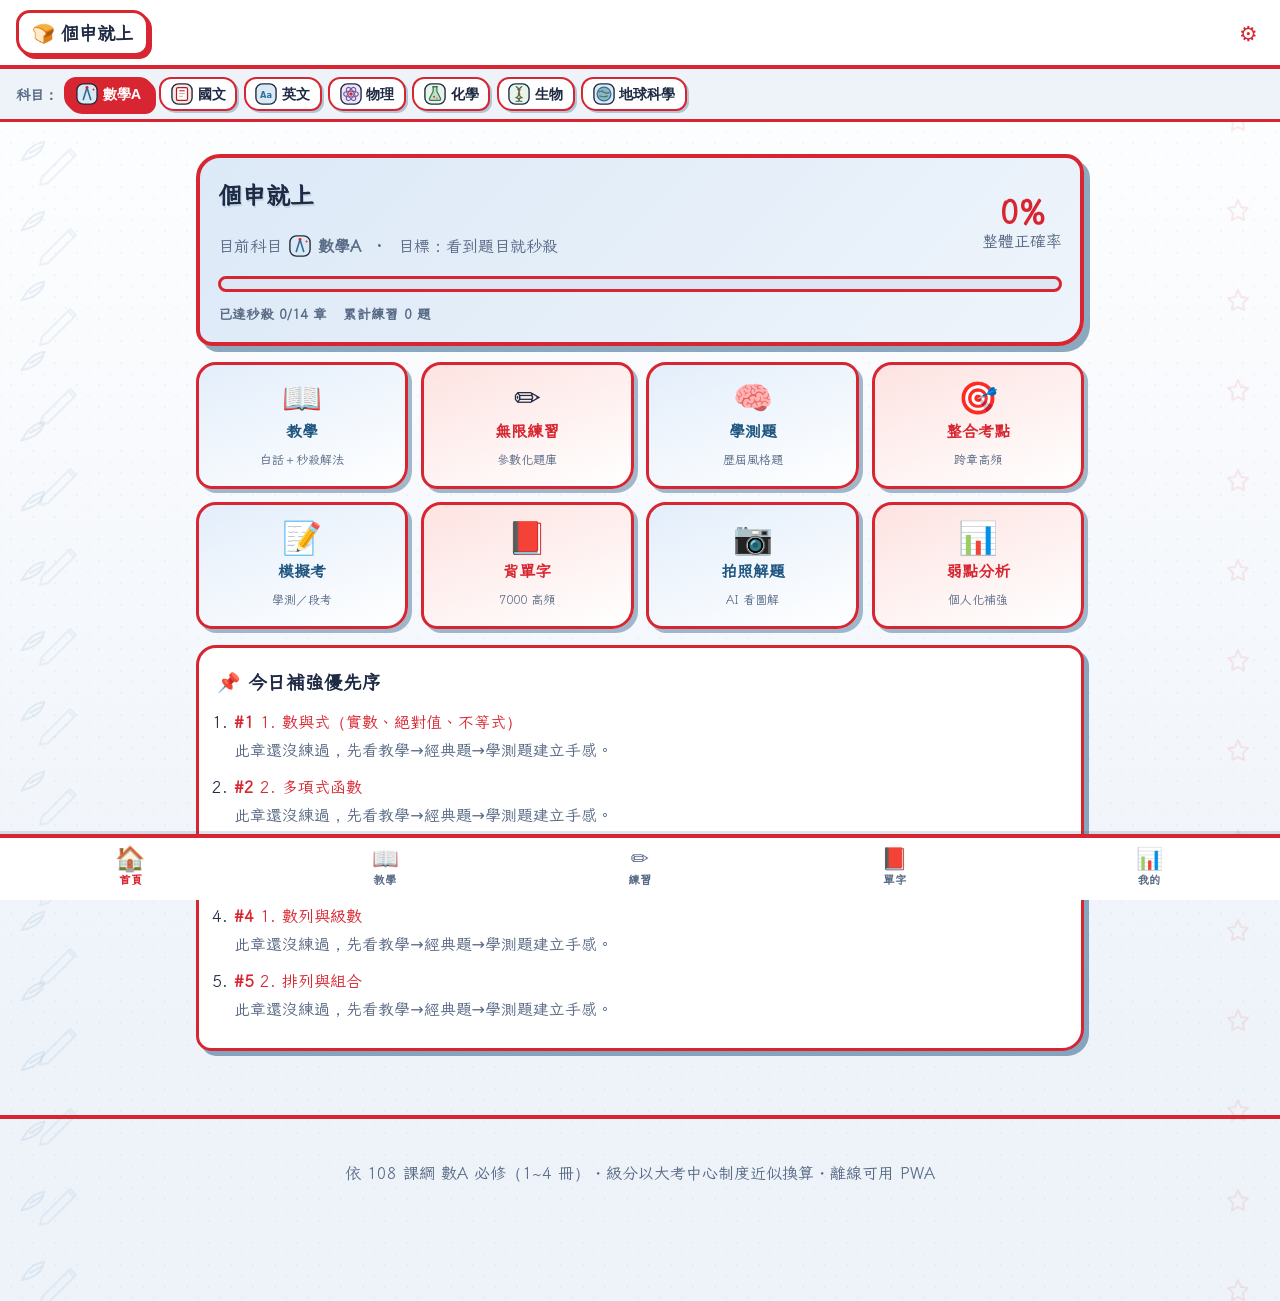
==== 數學/app/index.html @ e49d64c1 "UI 改為紅白藍主題，全面移除原本的黃色/奶油底色 - style.css：:root 改為純白底(--paper/#fff) + 正紅描邊(--line/#d72631)   + 海軍藍(--sky" ====
<!DOCTYPE html>
<html lang="zh-Hant">

<head>
  <meta charset="UTF-8" />
  <meta name="viewport" content="width=device-width, initial-scale=1.0" />
  <title>個申就上</title>
  <meta name="description" content="高中數學A 1~4冊複習：白話教學、秒殺解法、無限練習、學測/段考模擬考、大考中心級分、個人化弱點分析。目標滿級分。" />
  <meta name="theme-color" content="#ffffff" />
  <link rel="manifest" href="manifest.webmanifest" />
  <link rel="apple-touch-icon" href="icons/icon-192.png" />

  <!-- KaTeX：數學式渲染（本機內建 vendor，完全離線、不依賴 CDN） -->
  <link rel="stylesheet" href="vendor/katex/katex.min.css"
    onerror="document.documentElement.classList.add('no-katex')" />
  <script defer src="vendor/katex/katex.min.js"></script>
  <script defer src="vendor/katex/contrib/auto-render.min.js"></script>

  <link rel="stylesheet" href="css/style.css" />
</head>

<body>
  <header class="topbar">
    <a class="brand" href="#dashboard">🍞 個申就上</a>
    <a class="topset" href="#settings" title="設定">⚙️</a>
  </header>

  <main id="app" class="container"><p class="muted" style="padding:2rem">載入中…</p></main>

  <footer class="foot">
    <p class="muted">依 108 課綱 數A 必修（1~4 冊）・級分以大考中心制度近似換算・離線可用 PWA</p>
  </footer>

  <!-- 課程資料（classic script，雙擊也能跑） -->
  <script src="data/curriculum.js"></script>
  <script src="js/generator.js"></script>
  <!-- 數A（四冊）+ 整合考點 -->
  <script src="data/book1.js"></script>
  <script src="data/book2.js"></script>
  <script src="data/book3.js"></script>
  <script src="data/book4.js"></script>
  <script src="data/exampoints.js"></script>
  <!-- 其他科目（國/英/物/化/生/地科） -->
  <script src="data/subj_chinese.js"></script>
  <script src="data/subj_english.js"></script>
  <script src="data/subj_physics.js"></script>
  <script src="data/subj_chemistry.js"></script>
  <script src="data/subj_biology.js"></script>
  <script src="data/subj_earth.js"></script>
  <!-- 英文背單字（7000 高頻字庫 + SRS） -->
  <script src="data/vocab.js"></script>
  <script src="js/vocab_srs.js"></script>

  <!-- 引擎與頁面 -->
  <script src="js/diagrams.js"></script>
  <script src="js/llm.js"></script>
  <script src="js/scoring.js"></script>
  <script src="js/analytics.js"></script>
  <script src="js/exam.js"></script>
  <script src="js/app.js"></script>

  <!-- PWA service worker（用 file:// 開啟時會自動略過） -->
  <script>
    // PWA service worker：偵測到新版自動啟用並重載一次（免手動清快取）
    if ('serviceWorker' in navigator && location.protocol.startsWith('http')) {
      var refreshing = false;
      // 首次安裝時沒有 controller，clients.claim() 也會觸發 controllerchange，
      // 那次不該重載；只有「本來就有 controller（＝更新換版）」才自動重載一次。
      var hadController = !!navigator.serviceWorker.controller;
      navigator.serviceWorker.addEventListener('controllerchange', function () {
        if (refreshing || !hadController) return;
        refreshing = true;
        location.reload();
      });
      window.addEventListener('load', function () {
        navigator.serviceWorker.register('sw.js').then(function (reg) {
          // 立刻檢查更新
          reg.update();
          // 有新版安裝好 → 叫它立即接管（接管後觸發 controllerchange 自動重載）
          function promote(w) {
            if (!w) return;
            w.addEventListener('statechange', function () {
              if (w.state === 'installed' && navigator.serviceWorker.controller) {
                w.postMessage('SKIP_WAITING');
              }
            });
          }
          if (reg.waiting && navigator.serviceWorker.controller) reg.waiting.postMessage('SKIP_WAITING');
          reg.addEventListener('updatefound', function () { promote(reg.installing); });
          // 回到前景時再檢查一次更新
          document.addEventListener('visibilitychange', function () {
            if (document.visibilityState === 'visible') reg.update();
          });
        }).catch(function () { });
      });
    }
  </script>
</body>

</html>
---- 數學/app/css/style.css ----
/* ============================================================
 * 個申就上 — 紅白藍主題（red / white / blue）
 * 純白背景、正紅描邊、海軍藍陰影與點綴，保留手繪不規則圓角。
 * ============================================================ */

/* 手寫感中文字型：芫荽 Iansui（本機 vendor，離線可用） */
@font-face {
  font-family: "Iansui";
  font-style: normal;
  font-weight: 400;
  font-display: swap;
  src: url("../vendor/iansui/iansui-latin.woff2") format("woff2");
  unicode-range: U+0000-00FF, U+2000-206F, U+2190-21FF, U+2200-22FF;
}
@font-face {
  font-family: "Iansui";
  font-style: normal;
  font-weight: 400;
  font-display: swap;
  src: url("../vendor/iansui/iansui-tc.woff2") format("woff2");
}

:root {
  /* 配色：純白底 + 國旗紅 + 海軍藍（紅白藍主題） */
  --paper: #ffffff;          /* 純白主底 */
  --paper2: #eef3fa;         /* 淺藍灰底 */
  --card: #ffffff;           /* 卡片：純白 */
  --ink: #1f2a44;            /* 文字：深藍墨 */
  --ink-soft: #5a6b86;       /* 次要文字：藍灰 */
  --line: #d72631;           /* 主描邊：正紅 */
  --brand: #d72631;          /* 主色＝紅 */
  --brand2: #b01b25;         /* 深一階紅 */
  --leaf: #2f7d57;           /* 正解綠（語意保留） */
  --berry: #d72631;          /* 強調紅 */
  --berry2: #e8474f;         /* 亮紅 */
  --sun: #2f6f9e;            /* 強調藍（原暖黃改藍） */
  --sky: #2f6f9e;            /* 海軍藍 */
  --sky2: #1f5680;           /* 深一階藍 */
  --coffee: #1f2a44;         /* 深藍墨 */
  --radius: 18px;
}

* { box-sizing: border-box; }

html, body {
  margin: 0;
  color: var(--ink);
  line-height: 1.75;
  font-family: "Iansui", "Noto Sans TC", "Comic Sans MS", -apple-system, "PingFang TC", "Microsoft JhengHei", system-ui, sans-serif;
  /* 紙質紋理：細點 + 暖漸層 + 角落塗鴉裝飾（葉子/星星/鉛筆） */
  background-color: var(--paper);
  background-image:
    url("data:image/svg+xml;utf8,<svg xmlns='http://www.w3.org/2000/svg' width='70' height='70' viewBox='0 0 70 70'><g fill='none' stroke='%232f6f9e' stroke-width='2' stroke-linecap='round' opacity='0.10'><path d='M14 40 q8 -16 22 -18 q-2 14 -22 18 z'/><path d='M22 33 q6 -3 12 -7'/></g></svg>"),
    url("data:image/svg+xml;utf8,<svg xmlns='http://www.w3.org/2000/svg' width='90' height='90' viewBox='0 0 90 90'><g fill='none' stroke='%23d72631' stroke-width='2' stroke-linecap='round' stroke-linejoin='round' opacity='0.09'><path d='M64 20 l3 7 l7 1 l-5 5 l1 7 l-6 -3 l-6 3 l1 -7 l-5 -5 l7 -1 z'/></g></svg>"),
    url("data:image/svg+xml;utf8,<svg xmlns='http://www.w3.org/2000/svg' width='80' height='80' viewBox='0 0 80 80'><g fill='none' stroke='%232f6f9e' stroke-width='2' stroke-linecap='round' stroke-linejoin='round' opacity='0.08'><path d='M18 56 l28 -28 l6 6 l-28 28 l-8 2 z'/><path d='M44 30 l6 6'/></g></svg>"),
    radial-gradient(rgba(47, 111, 158, .05) 1px, transparent 1px),
    radial-gradient(rgba(215, 38, 49, .04) 1px, transparent 1px),
    linear-gradient(180deg, #ffffff, #eef3fa 80%);
  background-size: 70px 70px, 90px 90px, 80px 80px, 22px 22px, 22px 22px, 100% 100%;
  background-position: 8px 120px, right 16px top 90px, left 24px bottom 60px, 0 0, 11px 11px, 0 0;
  background-repeat: repeat-y, repeat-y, repeat-y, repeat, repeat, no-repeat;
}

a { color: var(--berry); text-decoration: none; }
a:hover { text-decoration: underline wavy; }

/* ---- 頂列：像掛在繩上的木牌 ---- */
.topbar {
  position: sticky; top: 0; z-index: 50;
  display: flex; align-items: center; gap: 1rem; flex-wrap: wrap;
  padding: .6rem 1rem;
  background: rgba(255, 255, 255, .92);
  backdrop-filter: blur(4px);
  border-bottom: 4px solid var(--line);
}
.brand {
  font-weight: 800; font-size: 1.15rem; color: var(--ink);
  background: var(--card); padding: .25rem .8rem;
  border: 3px solid var(--line); border-radius: 14px 16px 13px 17px;
  box-shadow: 3px 3px 0 var(--line);
}
.nav { display: flex; gap: .35rem; flex-wrap: wrap; }
.nav a {
  padding: .3rem .7rem; border-radius: 12px 14px 11px 15px;
  color: var(--ink-soft); font-size: .95rem; font-weight: 700;
  border: 2px solid transparent;
}
.nav a.active, .nav a:hover {
  background: var(--brand); color: #ffffff; text-decoration: none;
  border-color: var(--line); box-shadow: 4px 4px 0 var(--line);
}

.container { max-width: 920px; margin: 0 auto; padding: 1rem; min-height: 70vh; }
.view h1 { font-size: 1.55rem; margin: .3rem 0 .2rem; text-shadow: 1.5px 1.5px 0 rgba(31, 86, 128, .15); }

.muted { color: var(--ink-soft); }
.bad { color: var(--berry); }

/* ---- 卡片 / 面板：羊皮紙塊，手繪不規則圓角 + 雙重描邊感 ---- */
.panel {
  background: var(--card); border: 3px solid var(--line);
  border-radius: 20px 16px 22px 15px; padding: 1rem 1.1rem; margin: 1rem 0;
  box-shadow: 5px 5px 0 rgba(31, 86, 128, .5);
}
.panel h2 { margin: .1rem 0 .6rem; font-size: 1.18rem; color: var(--ink); }
.hero {
  background: linear-gradient(135deg, #dce9f7, #eef4fb);
  border: 4px solid var(--line); border-radius: 24px 18px 26px 16px;
  padding: 1.3rem; margin: 1rem 0; box-shadow: 6px 6px 0 rgba(31, 86, 128, .5);
}
.hero h1 { margin: 0 0 .2rem; }

.cards { display: grid; grid-template-columns: repeat(auto-fit, minmax(140px, 1fr)); gap: .8rem; margin: .8rem 0; }
/* 卡片像木製格子 */
.card {
  background: var(--paper2); border: 3px solid var(--line);
  border-radius: 16px 13px 17px 12px; padding: .9rem;
  box-shadow: 4px 4px 0 rgba(31, 86, 128, .45);
}
.card.stat { text-align: center; }
.card.stat .big { font-size: 1.9rem; font-weight: 800; color: var(--berry); }

/* 進度條：木槽 + 葉綠填充 */
.progress { height: 16px; background: #dde7f3; border-radius: 999px; overflow: hidden; border: 3px solid var(--line); }
.progress .bar { height: 100%; background: linear-gradient(90deg, var(--brand), var(--berry)); }

/* ---- 快速鍵：木牌按鈕 ---- */
.quick { display: grid; grid-template-columns: repeat(auto-fit, minmax(200px, 1fr)); gap: .7rem; }
.qbtn {
  display: inline-block; background: var(--brand); color: #ffffff !important;
  padding: .6rem .9rem; border-radius: 14px 16px 13px 17px;
  border: 3px solid var(--line); cursor: pointer;
  font-size: .98rem; text-align: center; font-weight: 700;
  box-shadow: 4px 4px 0 var(--line);
}
.qbtn:hover { background: var(--brand2); text-decoration: none; transform: translate(-1px, -1px); box-shadow: 5px 5px 0 var(--line); }
.qbtn:active { transform: translate(1px, 1px); box-shadow: 1px 1px 0 var(--line); }
.qbtn.big { display: block; width: 100%; margin-top: 1rem; padding: .8rem; font-size: 1.05rem; }
.ghost { background: transparent; border: 3px dashed var(--line); color: var(--ink-soft); padding: .5rem .8rem; border-radius: 12px; cursor: pointer; font-weight: 700; }

/* ---- 計畫清單 ---- */
.planlist { margin: 0; padding-left: 1.1rem; }
.planlist li { margin: .55rem 0; }
.pri { color: var(--berry); font-weight: 800; }
.mini { font-size: .85rem; }

/* ---- 章節列表：羊皮任務卡 ---- */
.chaplist { display: grid; grid-template-columns: repeat(auto-fit, minmax(240px, 1fr)); gap: .8rem; }
.chapcard {
  background: var(--paper2); border: 3px solid var(--line);
  border-radius: 16px 13px 18px 12px; padding: .9rem; color: var(--ink) !important;
  box-shadow: 4px 4px 0 rgba(31, 86, 128, .45);
}
.chapcard:hover { transform: translate(-1px, -1px); box-shadow: 5px 5px 0 var(--line); text-decoration: none; }
.chapcard .ct { font-weight: 800; margin-bottom: .4rem; }
.tags span { display: inline-block; font-size: .75rem; background: #dce9f7; color: var(--ink); padding: .12rem .55rem; border-radius: 999px; margin: .12rem; border: 1.5px solid var(--line); }

/* ---- 章節內文 ---- */
.back { display: inline-block; margin: .3rem 0; color: var(--ink-soft); font-weight: 700; }
.five { background: linear-gradient(135deg, #dce9f7, #eef4fb); border-color: var(--sky); }
.trick { background: linear-gradient(135deg, #fde3e1, #fff2f1); border-color: var(--berry); }
.concepts li, .formulas li { margin: .45rem 0; }
.formulas { list-style: none; padding-left: 0; }
.formulas li { background: var(--paper2); border: 2.5px solid var(--line); border-radius: 12px 10px 13px 9px; padding: .4rem .65rem; }

/* ---- 題目：便條紙 ---- */
.problems { display: grid; gap: .85rem; }
.prob {
  background: var(--paper2); border: 3px solid var(--line);
  border-radius: 14px 12px 16px 11px; padding: .9rem;
  box-shadow: 4px 4px 0 rgba(31, 86, 128, .42);
}
.prob .q { font-weight: 700; margin: .3rem 0 .5rem; }
.badge { display: inline-block; font-size: .75rem; background: #dde7f3; color: var(--ink); padding: .12rem .55rem; border-radius: 999px; border: 1.5px solid var(--line); font-weight: 700; }
.badge.gsat { background: var(--berry); color: #ffffff; }
details { margin: .3rem 0; }
summary { cursor: pointer; color: var(--berry); font-weight: 700; }
.hint { background: #eaf2fb; border-left: 5px solid var(--sun); padding: .5rem .7rem; margin: .4rem 0; border-radius: 10px; }
.sol { background: #e3f0ea; border-left: 5px solid var(--leaf); padding: .5rem .7rem; margin: .4rem 0; border-radius: 10px; }
.ans { margin-top: .4rem; font-weight: 800; color: #2f7d57; }
.selfcheck { margin-top: .5rem; font-size: .92rem; color: var(--ink-soft); }
.selfcheck button { margin-left: .4rem; padding: .28rem .65rem; border-radius: 10px; border: 2.5px solid var(--line); background: var(--card); color: var(--ink); cursor: pointer; font-weight: 700; }
.selfcheck button:hover { background: #dde7f3; }
.flashmsg { color: #2f7d57; font-weight: 700; }

/* ---- 控制列 ---- */
.ctrl { display: flex; gap: .6rem; align-items: center; flex-wrap: wrap; margin: .6rem 0; }
select, input[type=text], input[type=password], input[type=number] {
  background: #eef3fa; color: var(--ink); border: 2.5px solid var(--line); border-radius: 10px; padding: .4rem .6rem; font-size: .95rem;
}
label { display: block; margin: .5rem 0; font-weight: 600; }

/* ---- 模擬考 ---- */
.examcard { display: flex; flex-direction: column; gap: .4rem; }
.timer { font-size: 1.25rem; font-weight: 800; color: var(--berry); margin: .4rem 0; }
.examq.done { border-color: var(--leaf); box-shadow: 2px 2px 0 #2f7d57; }
.examq.wrong { border-color: var(--berry); box-shadow: 2px 2px 0 var(--berry); }
.bandnote { background: var(--paper2); padding: .6rem; border-radius: 12px; border: 2.5px solid var(--line); }
.bookchecks { display: grid; gap: .2rem; }
.chk { font-size: .9rem; }

/* ---- 分析表 ---- */
.statstable { width: 100%; border-collapse: collapse; font-size: .92rem; }
.statstable th, .statstable td { text-align: left; padding: .45rem .5rem; border-bottom: 2.5px dashed var(--line); }
.statstable tr.good td:first-child { color: #2f7d57; font-weight: 700; }
.statstable tr.mid td:first-child { color: #5a6b86; font-weight: 700; }
.statstable tr.bad td:first-child { color: var(--berry); font-weight: 700; }
.statstable tr.na td:first-child { color: var(--ink-soft); }
.minibar { background: #dde7f3; height: 10px; border-radius: 999px; overflow: hidden; border: 2.5px solid var(--line); }
.minibar div { height: 100%; background: var(--leaf); }

.foot { text-align: center; padding: 1.5rem 1rem; border-top: 4px solid var(--line); margin-top: 2rem; color: var(--ink-soft); }

/* KaTeX 載入失敗時，至少把原始式子顯示出來 */
.no-katex .katex { font-family: inherit; }

@media (max-width: 600px) {
  .nav a { padding: .28rem .5rem; font-size: .85rem; }
  .brand { width: 100%; }
}

/* ---- 圖解分析：羊皮地圖框 ---- */
.diagrampanel { background: linear-gradient(135deg, #dce9f7, #eef4fb); border-color: var(--line); }
.diagramwrap {
  background: #eef3fa;
  border: 3px solid var(--line);
  border-radius: 14px 12px 16px 11px;
  padding: .6rem;
  overflow-x: auto;
  box-shadow: inset 0 0 0 2px #dde7f3;
}
.diagram { display: block; max-width: 100%; height: auto; margin: 0 auto; }
.diagcap { margin: .6rem 0 0; font-size: .9rem; }

/* 進場淡入 */
.view > section, .view > .hero { animation: fadein .35s ease both; }
@keyframes fadein { from { opacity: 0; transform: translateY(6px); } to { opacity: 1; transform: none; } }

/* ---- 整合考點 ---- */
.eptags { margin: .4rem 0; font-size: .9rem; color: var(--ink-soft); }
.eptag {
  display: inline-block; margin: .15rem .2rem; padding: .12rem .55rem;
  background: #dde7f3; color: var(--ink); border: 2px solid var(--line);
  border-radius: 999px; font-size: .82rem; font-weight: 700;
}
.eptag:hover { background: var(--sun); text-decoration: none; }
.freq { color: var(--berry); font-size: .9rem; letter-spacing: 1px; }
.eppanel.good { border-left: 8px solid var(--leaf); }
.eppanel.mid  { border-left: 8px solid var(--sun); }
.eppanel.bad  { border-left: 8px solid var(--berry); }
.eppanel.na   { border-left: 8px dashed var(--line); }
.epinsight { margin: .5rem 0; }
.epchips { margin: .3rem 0; }

/* ---- 科目切換器 ---- */
.subjectbar {
  position: sticky; top: 0; z-index: 40;
  display: flex; gap: .4rem; flex-wrap: wrap; align-items: center;
  padding: .5rem 1rem; background: var(--paper2);
  border-bottom: 3px solid var(--line);
}
.sublabel { font-weight: 800; color: var(--ink-soft); font-size: .9rem; }
.subbtn {
  display: inline-flex; align-items: center; gap: .3rem;
  padding: .25rem .6rem; border-radius: 12px 14px 11px 15px;
  border: 2.5px solid var(--line); background: var(--card); color: var(--ink);
  font-weight: 700; font-size: .9rem; cursor: pointer;
  box-shadow: 2px 2px 0 rgba(31, 86, 128, .3);
}
.subbtn:hover { background: #dde7f3; }
.subbtn.on { background: var(--berry); color: #ffffff; border-color: var(--berry); box-shadow: 3px 3px 0 var(--berry); }
.subicon { vertical-align: middle; flex: 0 0 auto; }
.subname { line-height: 1; }
/* 內文裡的科目徽章（hero） */
.muted .subicon { vertical-align: -5px; margin: 0 1px; }

/* ---- 拍照解題 ---- */
.photobtns { display: flex; gap: .6rem; flex-wrap: wrap; margin-bottom: .6rem; }
.photoimg { display: block; max-width: 100%; max-height: 320px; margin: .6rem auto; border: 3px solid var(--line); border-radius: 12px; box-shadow: 3px 3px 0 rgba(31, 86, 128, .4); }
.photosol p { margin: .4rem 0; }
.photosol h3 { margin: .5rem 0 .2rem; font-size: 1.05rem; color: var(--berry); }
.photosol ul { margin: .3rem 0 .3rem 1.1rem; }

/* ---- 背單字 ---- */
.vocabcard { text-align: center; }
.vzh { font-size: 1.6rem; font-weight: 800; color: var(--ink); margin: .4rem 0; }
.vpos { color: var(--ink-soft); margin-bottom: .8rem; }
.vinput { width: 100%; font-size: 1.3rem; text-align: center; letter-spacing: 1px; padding: .6rem; border: 3px solid var(--line); border-radius: 12px; }
.vbtns { display: flex; gap: .5rem; justify-content: center; flex-wrap: wrap; margin: .8rem 0; }
.vok { font-size: 1.2rem; font-weight: 800; color: var(--leaf); margin: .5rem 0; }
.vng { font-size: 1.1rem; font-weight: 800; color: var(--berry); margin: .5rem 0; }
.vex { margin: .4rem 0; }
.boxbars { display: grid; gap: .4rem; }
.boxrow { display: grid; grid-template-columns: 90px 1fr 36px; align-items: center; gap: .5rem; font-size: .85rem; }
.boxlab { color: var(--ink-soft); }
.boxnum { text-align: right; font-weight: 700; }
.wrongwords { list-style: none; padding-left: 0; margin: .4rem 0; }
.wrongwords li { padding: .35rem .2rem; border-bottom: 2px dashed var(--line); }
.wcount { color: var(--berry); font-size: .82rem; float: right; }

/* ============================================================
 * 首頁布局：磁磚啟動器 + 底部分頁列（不把功能全列頂部）
 * ============================================================ */
body { padding-bottom: 74px; }   /* 留給底部分頁列 */
.topbar { justify-content: space-between; }
.topset { font-size: 1.3rem; text-decoration: none; padding: .2rem .4rem; }

/* 首頁 hero */
.homehero { padding: 1rem 1.1rem; }
.herorow { display: flex; align-items: center; justify-content: space-between; gap: .8rem; }
.homehero h1 { font-size: 1.5rem; margin: 0 0 .2rem; }
.herostat { text-align: center; flex: 0 0 auto; }
.hsbig { font-size: 2rem; font-weight: 800; color: var(--berry); line-height: 1; }
.herometa { display: flex; gap: 1rem; flex-wrap: wrap; margin-top: .6rem; font-size: .85rem; color: var(--ink-soft); font-weight: 700; }

/* 磁磚網格 */
.tilegrid { display: grid; grid-template-columns: repeat(2, 1fr); gap: .8rem; margin: 1rem 0; }
@media (min-width: 560px) { .tilegrid { grid-template-columns: repeat(4, 1fr); } }
.tile {
  display: flex; flex-direction: column; align-items: center; gap: .25rem;
  padding: 1rem .5rem; border: 3px solid var(--line); border-radius: 20px 16px 22px 16px;
  background: var(--card); color: var(--ink) !important; text-align: center;
  box-shadow: 4px 4px 0 rgba(31, 86, 128, .4); transition: transform .08s;
}
.tile:hover { transform: translate(-1px, -1px); text-decoration: none; box-shadow: 5px 5px 0 rgba(31, 86, 128, .5); }
.tile:active { transform: translate(1px, 1px); box-shadow: 2px 2px 0 rgba(31, 86, 128, .5); }
.tic { font-size: 2rem; line-height: 1; }
.tit { font-weight: 800; font-size: 1rem; }
.tid { font-size: .75rem; color: var(--ink-soft); }
.tile.t-blue { background: linear-gradient(160deg, #e3eefb, #ffffff); }
.tile.t-red  { background: linear-gradient(160deg, #fde3e1, #ffffff); }
.tile.t-blue .tit { color: var(--sky2); }
.tile.t-red  .tit { color: var(--berry); }
.todaycard { margin-top: .4rem; }

/* 底部分頁列 */
.tabbar {
  position: fixed; left: 0; right: 0; bottom: 0; z-index: 60;
  display: flex; justify-content: space-around; align-items: stretch;
  background: var(--card); border-top: 4px solid var(--line);
  box-shadow: 0 -3px 0 rgba(31, 86, 128, .15);
  padding: .25rem .2rem calc(.25rem + env(safe-area-inset-bottom, 0px));
}
.tab {
  flex: 1; display: flex; flex-direction: column; align-items: center; gap: 1px;
  padding: .35rem 0; color: var(--ink-soft) !important; text-decoration: none; font-weight: 700;
}
.tab .tabic { font-size: 1.35rem; line-height: 1; }
.tab .tabt { font-size: .72rem; }
.tab.on { color: var(--berry) !important; }
.tab.on .tabic { transform: scale(1.12); }
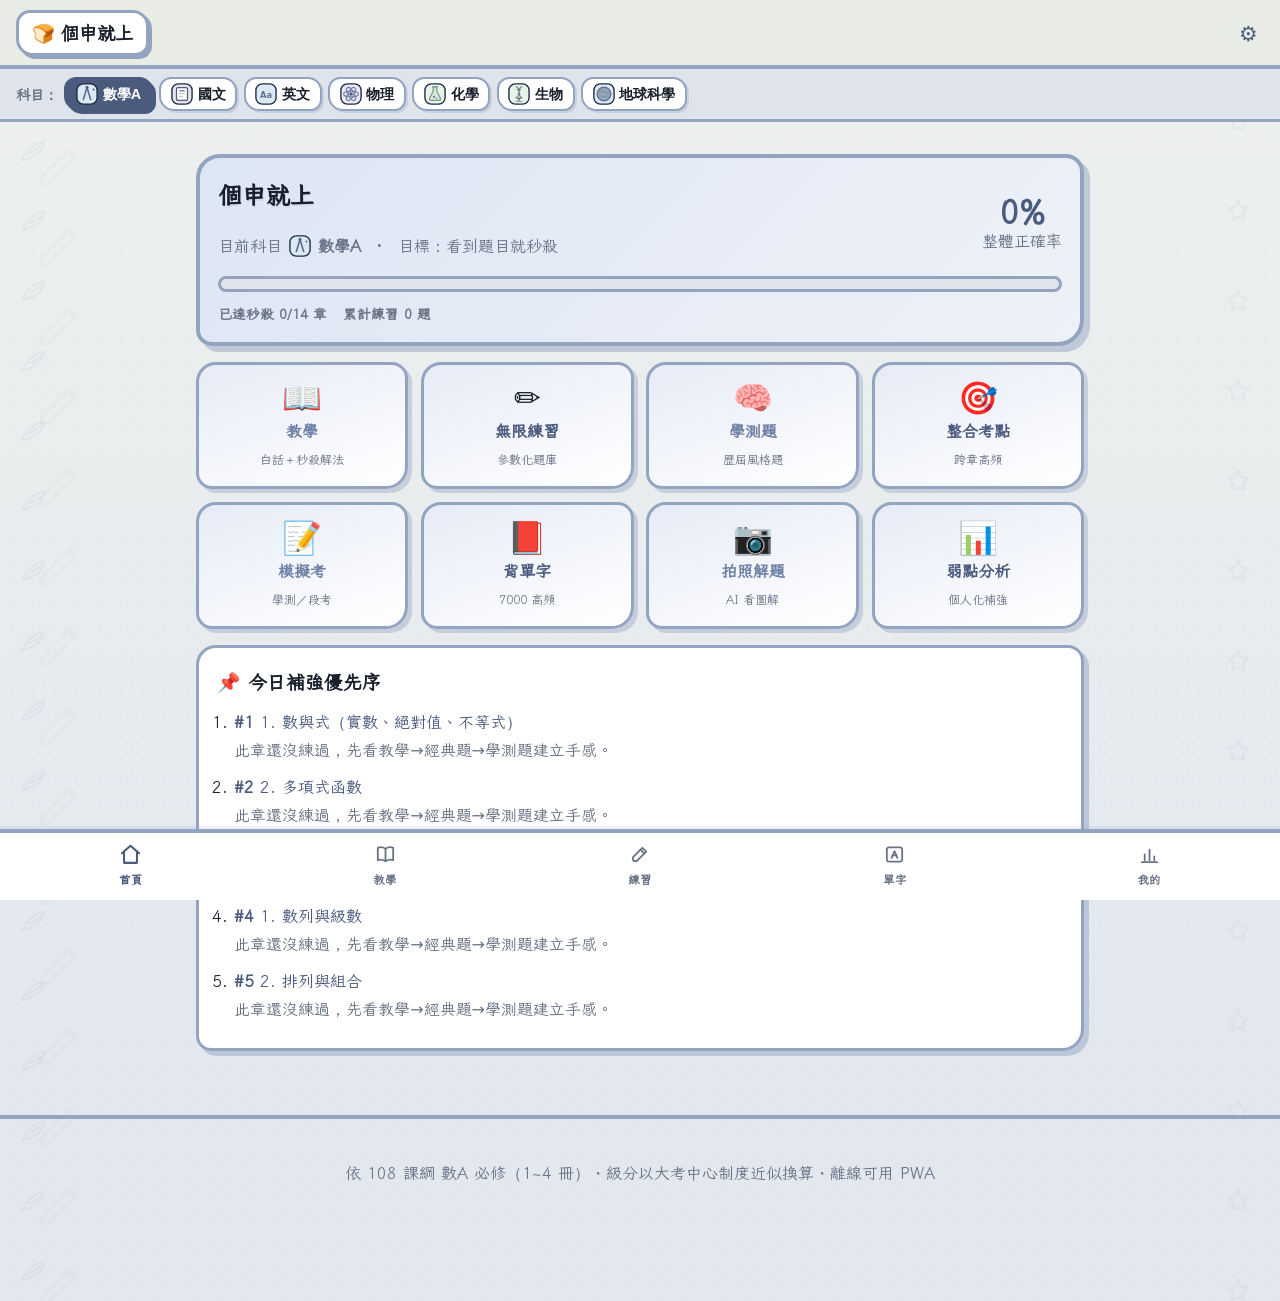
==== commit 3050ad5c: "改用低彩度藍白色卡主題（淺白底，取代米色） 依參考色卡（Silver White / Praise Giving / Puffy Cloud / Wild Clary / Hēi Sè Black）重" ====
--- a/數學/app/index.html
+++ b/數學/app/index.html
@@ -6,7 +6,7 @@
   <meta name="viewport" content="width=device-width, initial-scale=1.0" />
   <title>個申就上</title>
   <meta name="description" content="高中數學A 1~4冊複習：白話教學、秒殺解法、無限練習、學測/段考模擬考、大考中心級分、個人化弱點分析。目標滿級分。" />
-  <meta name="theme-color" content="#ffffff" />
+  <meta name="theme-color" content="#e7ebe4" />
   <link rel="manifest" href="manifest.webmanifest" />
   <link rel="apple-touch-icon" href="icons/icon-192.png" />
 
--- a/數學/app/css/style.css
+++ b/數學/app/css/style.css
@@ -1,6 +1,6 @@
 /* ============================================================
- * 個申就上 — 紅白藍主題（red / white / blue）
- * 純白背景、正紅描邊、海軍藍陰影與點綴，保留手繪不規則圓角。
+ * 個申就上 — 低彩度藍白主題（Engie：Silver White / Wild Clary / Puffy Cloud）
+ * 淺白底、霧藍灰描邊、深墨字，乾淨高級耐看，保留手繪不規則圓角。
  * ============================================================ */
 
 /* 手寫感中文字型：芫荽 Iansui（本機 vendor，離線可用） */
@@ -21,22 +21,22 @@
 }
 
 :root {
-  /* 配色：純白底 + 國旗紅 + 海軍藍（紅白藍主題） */
-  --paper: #ffffff;          /* 純白主底 */
-  --paper2: #eef3fa;         /* 淺藍灰底 */
+  /* 配色：低彩度藍白色卡（Silver White / Praise Giving / Puffy Cloud / Wild Clary / Hēi Sè Black） */
+  --paper: #e7ebe4;          /* Silver White 淺白主底 */
+  --paper2: #dfe4ec;         /* 淺藍灰次底 */
   --card: #ffffff;           /* 卡片：純白 */
-  --ink: #1f2a44;            /* 文字：深藍墨 */
-  --ink-soft: #5a6b86;       /* 次要文字：藍灰 */
-  --line: #d72631;           /* 主描邊：正紅 */
-  --brand: #d72631;          /* 主色＝紅 */
-  --brand2: #b01b25;         /* 深一階紅 */
-  --leaf: #2f7d57;           /* 正解綠（語意保留） */
-  --berry: #d72631;          /* 強調紅 */
-  --berry2: #e8474f;         /* 亮紅 */
-  --sun: #2f6f9e;            /* 強調藍（原暖黃改藍） */
-  --sky: #2f6f9e;            /* 海軍藍 */
-  --sky2: #1f5680;           /* 深一階藍 */
-  --coffee: #1f2a44;         /* 深藍墨 */
+  --ink: #18202b;            /* Hēi Sè Black 深墨字 */
+  --ink-soft: #6a7486;       /* 次要文字：灰藍 */
+  --line: #93a4c1;           /* 主描邊：Wild Clary 霧藍 */
+  --brand: #2f3c52;          /* 主色＝深墨藍（按鈕） */
+  --brand2: #18202b;         /* 深一階：Hēi Sè Black */
+  --leaf: #7f9c87;           /* 正解：柔霧綠（低彩度，語意保留） */
+  --berry: #4a5b7d;          /* 強調：深 Wild Clary 靛藍 */
+  --berry2: #93a4c1;         /* 亮一階霧藍 */
+  --sun: #b1b2ae;            /* 中性暖灰（Praise Giving，原強調黃改中性） */
+  --sky: #93a4c1;            /* Wild Clary 霧藍 */
+  --sky2: #6f82a6;           /* 深一階霧藍 */
+  --coffee: #18202b;         /* 深墨 */
   --radius: 18px;
 }
 
@@ -50,12 +50,12 @@
   /* 紙質紋理：細點 + 暖漸層 + 角落塗鴉裝飾（葉子/星星/鉛筆） */
   background-color: var(--paper);
   background-image:
-    url("data:image/svg+xml;utf8,<svg xmlns='http://www.w3.org/2000/svg' width='70' height='70' viewBox='0 0 70 70'><g fill='none' stroke='%232f6f9e' stroke-width='2' stroke-linecap='round' opacity='0.10'><path d='M14 40 q8 -16 22 -18 q-2 14 -22 18 z'/><path d='M22 33 q6 -3 12 -7'/></g></svg>"),
-    url("data:image/svg+xml;utf8,<svg xmlns='http://www.w3.org/2000/svg' width='90' height='90' viewBox='0 0 90 90'><g fill='none' stroke='%23d72631' stroke-width='2' stroke-linecap='round' stroke-linejoin='round' opacity='0.09'><path d='M64 20 l3 7 l7 1 l-5 5 l1 7 l-6 -3 l-6 3 l1 -7 l-5 -5 l7 -1 z'/></g></svg>"),
-    url("data:image/svg+xml;utf8,<svg xmlns='http://www.w3.org/2000/svg' width='80' height='80' viewBox='0 0 80 80'><g fill='none' stroke='%232f6f9e' stroke-width='2' stroke-linecap='round' stroke-linejoin='round' opacity='0.08'><path d='M18 56 l28 -28 l6 6 l-28 28 l-8 2 z'/><path d='M44 30 l6 6'/></g></svg>"),
-    radial-gradient(rgba(47, 111, 158, .05) 1px, transparent 1px),
-    radial-gradient(rgba(215, 38, 49, .04) 1px, transparent 1px),
-    linear-gradient(180deg, #ffffff, #eef3fa 80%);
+    url("data:image/svg+xml;utf8,<svg xmlns='http://www.w3.org/2000/svg' width='70' height='70' viewBox='0 0 70 70'><g fill='none' stroke='%2393a4c1' stroke-width='2' stroke-linecap='round' opacity='0.12'><path d='M14 40 q8 -16 22 -18 q-2 14 -22 18 z'/><path d='M22 33 q6 -3 12 -7'/></g></svg>"),
+    url("data:image/svg+xml;utf8,<svg xmlns='http://www.w3.org/2000/svg' width='90' height='90' viewBox='0 0 90 90'><g fill='none' stroke='%2393a4c1' stroke-width='2' stroke-linecap='round' stroke-linejoin='round' opacity='0.10'><path d='M64 20 l3 7 l7 1 l-5 5 l1 7 l-6 -3 l-6 3 l1 -7 l-5 -5 l7 -1 z'/></g></svg>"),
+    url("data:image/svg+xml;utf8,<svg xmlns='http://www.w3.org/2000/svg' width='80' height='80' viewBox='0 0 80 80'><g fill='none' stroke='%23b1b2ae' stroke-width='2' stroke-linecap='round' stroke-linejoin='round' opacity='0.10'><path d='M18 56 l28 -28 l6 6 l-28 28 l-8 2 z'/><path d='M44 30 l6 6'/></g></svg>"),
+    radial-gradient(rgba(147, 164, 193, .06) 1px, transparent 1px),
+    radial-gradient(rgba(177, 178, 174, .05) 1px, transparent 1px),
+    linear-gradient(180deg, #eef1ed, #e3e8ef 80%);
   background-size: 70px 70px, 90px 90px, 80px 80px, 22px 22px, 22px 22px, 100% 100%;
   background-position: 8px 120px, right 16px top 90px, left 24px bottom 60px, 0 0, 11px 11px, 0 0;
   background-repeat: repeat-y, repeat-y, repeat-y, repeat, repeat, no-repeat;
@@ -69,7 +69,7 @@
   position: sticky; top: 0; z-index: 50;
   display: flex; align-items: center; gap: 1rem; flex-wrap: wrap;
   padding: .6rem 1rem;
-  background: rgba(255, 255, 255, .92);
+  background: rgba(231, 235, 228, .9);
   backdrop-filter: blur(4px);
   border-bottom: 4px solid var(--line);
 }
@@ -91,7 +91,7 @@
 }
 
 .container { max-width: 920px; margin: 0 auto; padding: 1rem; min-height: 70vh; }
-.view h1 { font-size: 1.55rem; margin: .3rem 0 .2rem; text-shadow: 1.5px 1.5px 0 rgba(31, 86, 128, .15); }
+.view h1 { font-size: 1.55rem; margin: .3rem 0 .2rem; text-shadow: 1.5px 1.5px 0 rgba(147, 164, 193, .15); }
 
 .muted { color: var(--ink-soft); }
 .bad { color: var(--berry); }
@@ -100,13 +100,13 @@
 .panel {
   background: var(--card); border: 3px solid var(--line);
   border-radius: 20px 16px 22px 15px; padding: 1rem 1.1rem; margin: 1rem 0;
-  box-shadow: 5px 5px 0 rgba(31, 86, 128, .5);
+  box-shadow: 5px 5px 0 rgba(147, 164, 193, .5);
 }
 .panel h2 { margin: .1rem 0 .6rem; font-size: 1.18rem; color: var(--ink); }
 .hero {
-  background: linear-gradient(135deg, #dce9f7, #eef4fb);
+  background: linear-gradient(135deg, #dde6f5, #eef1f7);
   border: 4px solid var(--line); border-radius: 24px 18px 26px 16px;
-  padding: 1.3rem; margin: 1rem 0; box-shadow: 6px 6px 0 rgba(31, 86, 128, .5);
+  padding: 1.3rem; margin: 1rem 0; box-shadow: 6px 6px 0 rgba(147, 164, 193, .5);
 }
 .hero h1 { margin: 0 0 .2rem; }
 
@@ -115,13 +115,13 @@
 .card {
   background: var(--paper2); border: 3px solid var(--line);
   border-radius: 16px 13px 17px 12px; padding: .9rem;
-  box-shadow: 4px 4px 0 rgba(31, 86, 128, .45);
+  box-shadow: 4px 4px 0 rgba(147, 164, 193, .45);
 }
 .card.stat { text-align: center; }
 .card.stat .big { font-size: 1.9rem; font-weight: 800; color: var(--berry); }
 
 /* 進度條：木槽 + 葉綠填充 */
-.progress { height: 16px; background: #dde7f3; border-radius: 999px; overflow: hidden; border: 3px solid var(--line); }
+.progress { height: 16px; background: #dfe4ec; border-radius: 999px; overflow: hidden; border: 3px solid var(--line); }
 .progress .bar { height: 100%; background: linear-gradient(90deg, var(--brand), var(--berry)); }
 
 /* ---- 快速鍵：木牌按鈕 ---- */
@@ -149,16 +149,16 @@
 .chapcard {
   background: var(--paper2); border: 3px solid var(--line);
   border-radius: 16px 13px 18px 12px; padding: .9rem; color: var(--ink) !important;
-  box-shadow: 4px 4px 0 rgba(31, 86, 128, .45);
+  box-shadow: 4px 4px 0 rgba(147, 164, 193, .45);
 }
 .chapcard:hover { transform: translate(-1px, -1px); box-shadow: 5px 5px 0 var(--line); text-decoration: none; }
 .chapcard .ct { font-weight: 800; margin-bottom: .4rem; }
-.tags span { display: inline-block; font-size: .75rem; background: #dce9f7; color: var(--ink); padding: .12rem .55rem; border-radius: 999px; margin: .12rem; border: 1.5px solid var(--line); }
+.tags span { display: inline-block; font-size: .75rem; background: #dde6f5; color: var(--ink); padding: .12rem .55rem; border-radius: 999px; margin: .12rem; border: 1.5px solid var(--line); }
 
 /* ---- 章節內文 ---- */
 .back { display: inline-block; margin: .3rem 0; color: var(--ink-soft); font-weight: 700; }
-.five { background: linear-gradient(135deg, #dce9f7, #eef4fb); border-color: var(--sky); }
-.trick { background: linear-gradient(135deg, #fde3e1, #fff2f1); border-color: var(--berry); }
+.five { background: linear-gradient(135deg, #dde6f5, #eef1f7); border-color: var(--sky); }
+.trick { background: linear-gradient(135deg, #e6ebf6, #f1f4fa); border-color: var(--berry); }
 .concepts li, .formulas li { margin: .45rem 0; }
 .formulas { list-style: none; padding-left: 0; }
 .formulas li { background: var(--paper2); border: 2.5px solid var(--line); border-radius: 12px 10px 13px 9px; padding: .4rem .65rem; }
@@ -168,32 +168,32 @@
 .prob {
   background: var(--paper2); border: 3px solid var(--line);
   border-radius: 14px 12px 16px 11px; padding: .9rem;
-  box-shadow: 4px 4px 0 rgba(31, 86, 128, .42);
+  box-shadow: 4px 4px 0 rgba(147, 164, 193, .42);
 }
 .prob .q { font-weight: 700; margin: .3rem 0 .5rem; }
-.badge { display: inline-block; font-size: .75rem; background: #dde7f3; color: var(--ink); padding: .12rem .55rem; border-radius: 999px; border: 1.5px solid var(--line); font-weight: 700; }
+.badge { display: inline-block; font-size: .75rem; background: #dfe4ec; color: var(--ink); padding: .12rem .55rem; border-radius: 999px; border: 1.5px solid var(--line); font-weight: 700; }
 .badge.gsat { background: var(--berry); color: #ffffff; }
 details { margin: .3rem 0; }
 summary { cursor: pointer; color: var(--berry); font-weight: 700; }
-.hint { background: #eaf2fb; border-left: 5px solid var(--sun); padding: .5rem .7rem; margin: .4rem 0; border-radius: 10px; }
-.sol { background: #e3f0ea; border-left: 5px solid var(--leaf); padding: .5rem .7rem; margin: .4rem 0; border-radius: 10px; }
-.ans { margin-top: .4rem; font-weight: 800; color: #2f7d57; }
+.hint { background: #e6ebf6; border-left: 5px solid var(--sun); padding: .5rem .7rem; margin: .4rem 0; border-radius: 10px; }
+.sol { background: #e8ede9; border-left: 5px solid var(--leaf); padding: .5rem .7rem; margin: .4rem 0; border-radius: 10px; }
+.ans { margin-top: .4rem; font-weight: 800; color: #7f9c87; }
 .selfcheck { margin-top: .5rem; font-size: .92rem; color: var(--ink-soft); }
 .selfcheck button { margin-left: .4rem; padding: .28rem .65rem; border-radius: 10px; border: 2.5px solid var(--line); background: var(--card); color: var(--ink); cursor: pointer; font-weight: 700; }
-.selfcheck button:hover { background: #dde7f3; }
-.flashmsg { color: #2f7d57; font-weight: 700; }
+.selfcheck button:hover { background: #dfe4ec; }
+.flashmsg { color: #7f9c87; font-weight: 700; }
 
 /* ---- 控制列 ---- */
 .ctrl { display: flex; gap: .6rem; align-items: center; flex-wrap: wrap; margin: .6rem 0; }
 select, input[type=text], input[type=password], input[type=number] {
-  background: #eef3fa; color: var(--ink); border: 2.5px solid var(--line); border-radius: 10px; padding: .4rem .6rem; font-size: .95rem;
+  background: #eef0f4; color: var(--ink); border: 2.5px solid var(--line); border-radius: 10px; padding: .4rem .6rem; font-size: .95rem;
 }
 label { display: block; margin: .5rem 0; font-weight: 600; }
 
 /* ---- 模擬考 ---- */
 .examcard { display: flex; flex-direction: column; gap: .4rem; }
 .timer { font-size: 1.25rem; font-weight: 800; color: var(--berry); margin: .4rem 0; }
-.examq.done { border-color: var(--leaf); box-shadow: 2px 2px 0 #2f7d57; }
+.examq.done { border-color: var(--leaf); box-shadow: 2px 2px 0 #7f9c87; }
 .examq.wrong { border-color: var(--berry); box-shadow: 2px 2px 0 var(--berry); }
 .bandnote { background: var(--paper2); padding: .6rem; border-radius: 12px; border: 2.5px solid var(--line); }
 .bookchecks { display: grid; gap: .2rem; }
@@ -202,11 +202,11 @@
 /* ---- 分析表 ---- */
 .statstable { width: 100%; border-collapse: collapse; font-size: .92rem; }
 .statstable th, .statstable td { text-align: left; padding: .45rem .5rem; border-bottom: 2.5px dashed var(--line); }
-.statstable tr.good td:first-child { color: #2f7d57; font-weight: 700; }
-.statstable tr.mid td:first-child { color: #5a6b86; font-weight: 700; }
+.statstable tr.good td:first-child { color: #7f9c87; font-weight: 700; }
+.statstable tr.mid td:first-child { color: #6a7486; font-weight: 700; }
 .statstable tr.bad td:first-child { color: var(--berry); font-weight: 700; }
 .statstable tr.na td:first-child { color: var(--ink-soft); }
-.minibar { background: #dde7f3; height: 10px; border-radius: 999px; overflow: hidden; border: 2.5px solid var(--line); }
+.minibar { background: #dfe4ec; height: 10px; border-radius: 999px; overflow: hidden; border: 2.5px solid var(--line); }
 .minibar div { height: 100%; background: var(--leaf); }
 
 .foot { text-align: center; padding: 1.5rem 1rem; border-top: 4px solid var(--line); margin-top: 2rem; color: var(--ink-soft); }
@@ -220,14 +220,14 @@
 }
 
 /* ---- 圖解分析：羊皮地圖框 ---- */
-.diagrampanel { background: linear-gradient(135deg, #dce9f7, #eef4fb); border-color: var(--line); }
+.diagrampanel { background: linear-gradient(135deg, #dde6f5, #eef1f7); border-color: var(--line); }
 .diagramwrap {
-  background: #eef3fa;
+  background: #eef0f4;
   border: 3px solid var(--line);
   border-radius: 14px 12px 16px 11px;
   padding: .6rem;
   overflow-x: auto;
-  box-shadow: inset 0 0 0 2px #dde7f3;
+  box-shadow: inset 0 0 0 2px #dfe4ec;
 }
 .diagram { display: block; max-width: 100%; height: auto; margin: 0 auto; }
 .diagcap { margin: .6rem 0 0; font-size: .9rem; }
@@ -240,7 +240,7 @@
 .eptags { margin: .4rem 0; font-size: .9rem; color: var(--ink-soft); }
 .eptag {
   display: inline-block; margin: .15rem .2rem; padding: .12rem .55rem;
-  background: #dde7f3; color: var(--ink); border: 2px solid var(--line);
+  background: #dfe4ec; color: var(--ink); border: 2px solid var(--line);
   border-radius: 999px; font-size: .82rem; font-weight: 700;
 }
 .eptag:hover { background: var(--sun); text-decoration: none; }
@@ -265,9 +265,9 @@
   padding: .25rem .6rem; border-radius: 12px 14px 11px 15px;
   border: 2.5px solid var(--line); background: var(--card); color: var(--ink);
   font-weight: 700; font-size: .9rem; cursor: pointer;
-  box-shadow: 2px 2px 0 rgba(31, 86, 128, .3);
-}
-.subbtn:hover { background: #dde7f3; }
+  box-shadow: 2px 2px 0 rgba(147, 164, 193, .3);
+}
+.subbtn:hover { background: #dfe4ec; }
 .subbtn.on { background: var(--berry); color: #ffffff; border-color: var(--berry); box-shadow: 3px 3px 0 var(--berry); }
 .subicon { vertical-align: middle; flex: 0 0 auto; }
 .subname { line-height: 1; }
@@ -276,7 +276,7 @@
 
 /* ---- 拍照解題 ---- */
 .photobtns { display: flex; gap: .6rem; flex-wrap: wrap; margin-bottom: .6rem; }
-.photoimg { display: block; max-width: 100%; max-height: 320px; margin: .6rem auto; border: 3px solid var(--line); border-radius: 12px; box-shadow: 3px 3px 0 rgba(31, 86, 128, .4); }
+.photoimg { display: block; max-width: 100%; max-height: 320px; margin: .6rem auto; border: 3px solid var(--line); border-radius: 12px; box-shadow: 3px 3px 0 rgba(147, 164, 193, .4); }
 .photosol p { margin: .4rem 0; }
 .photosol h3 { margin: .5rem 0 .2rem; font-size: 1.05rem; color: var(--berry); }
 .photosol ul { margin: .3rem 0 .3rem 1.1rem; }
@@ -320,15 +320,15 @@
   display: flex; flex-direction: column; align-items: center; gap: .25rem;
   padding: 1rem .5rem; border: 3px solid var(--line); border-radius: 20px 16px 22px 16px;
   background: var(--card); color: var(--ink) !important; text-align: center;
-  box-shadow: 4px 4px 0 rgba(31, 86, 128, .4); transition: transform .08s;
-}
-.tile:hover { transform: translate(-1px, -1px); text-decoration: none; box-shadow: 5px 5px 0 rgba(31, 86, 128, .5); }
-.tile:active { transform: translate(1px, 1px); box-shadow: 2px 2px 0 rgba(31, 86, 128, .5); }
+  box-shadow: 4px 4px 0 rgba(147, 164, 193, .4); transition: transform .08s;
+}
+.tile:hover { transform: translate(-1px, -1px); text-decoration: none; box-shadow: 5px 5px 0 rgba(147, 164, 193, .5); }
+.tile:active { transform: translate(1px, 1px); box-shadow: 2px 2px 0 rgba(147, 164, 193, .5); }
 .tic { font-size: 2rem; line-height: 1; }
 .tit { font-weight: 800; font-size: 1rem; }
 .tid { font-size: .75rem; color: var(--ink-soft); }
-.tile.t-blue { background: linear-gradient(160deg, #e3eefb, #ffffff); }
-.tile.t-red  { background: linear-gradient(160deg, #fde3e1, #ffffff); }
+.tile.t-blue { background: linear-gradient(160deg, #e6ebf6, #ffffff); }
+.tile.t-red  { background: linear-gradient(160deg, #e6ebf6, #ffffff); }
 .tile.t-blue .tit { color: var(--sky2); }
 .tile.t-red  .tit { color: var(--berry); }
 .todaycard { margin-top: .4rem; }
@@ -338,7 +338,7 @@
   position: fixed; left: 0; right: 0; bottom: 0; z-index: 60;
   display: flex; justify-content: space-around; align-items: stretch;
   background: var(--card); border-top: 4px solid var(--line);
-  box-shadow: 0 -3px 0 rgba(31, 86, 128, .15);
+  box-shadow: 0 -3px 0 rgba(147, 164, 193, .15);
   padding: .25rem .2rem calc(.25rem + env(safe-area-inset-bottom, 0px));
 }
 .tab {
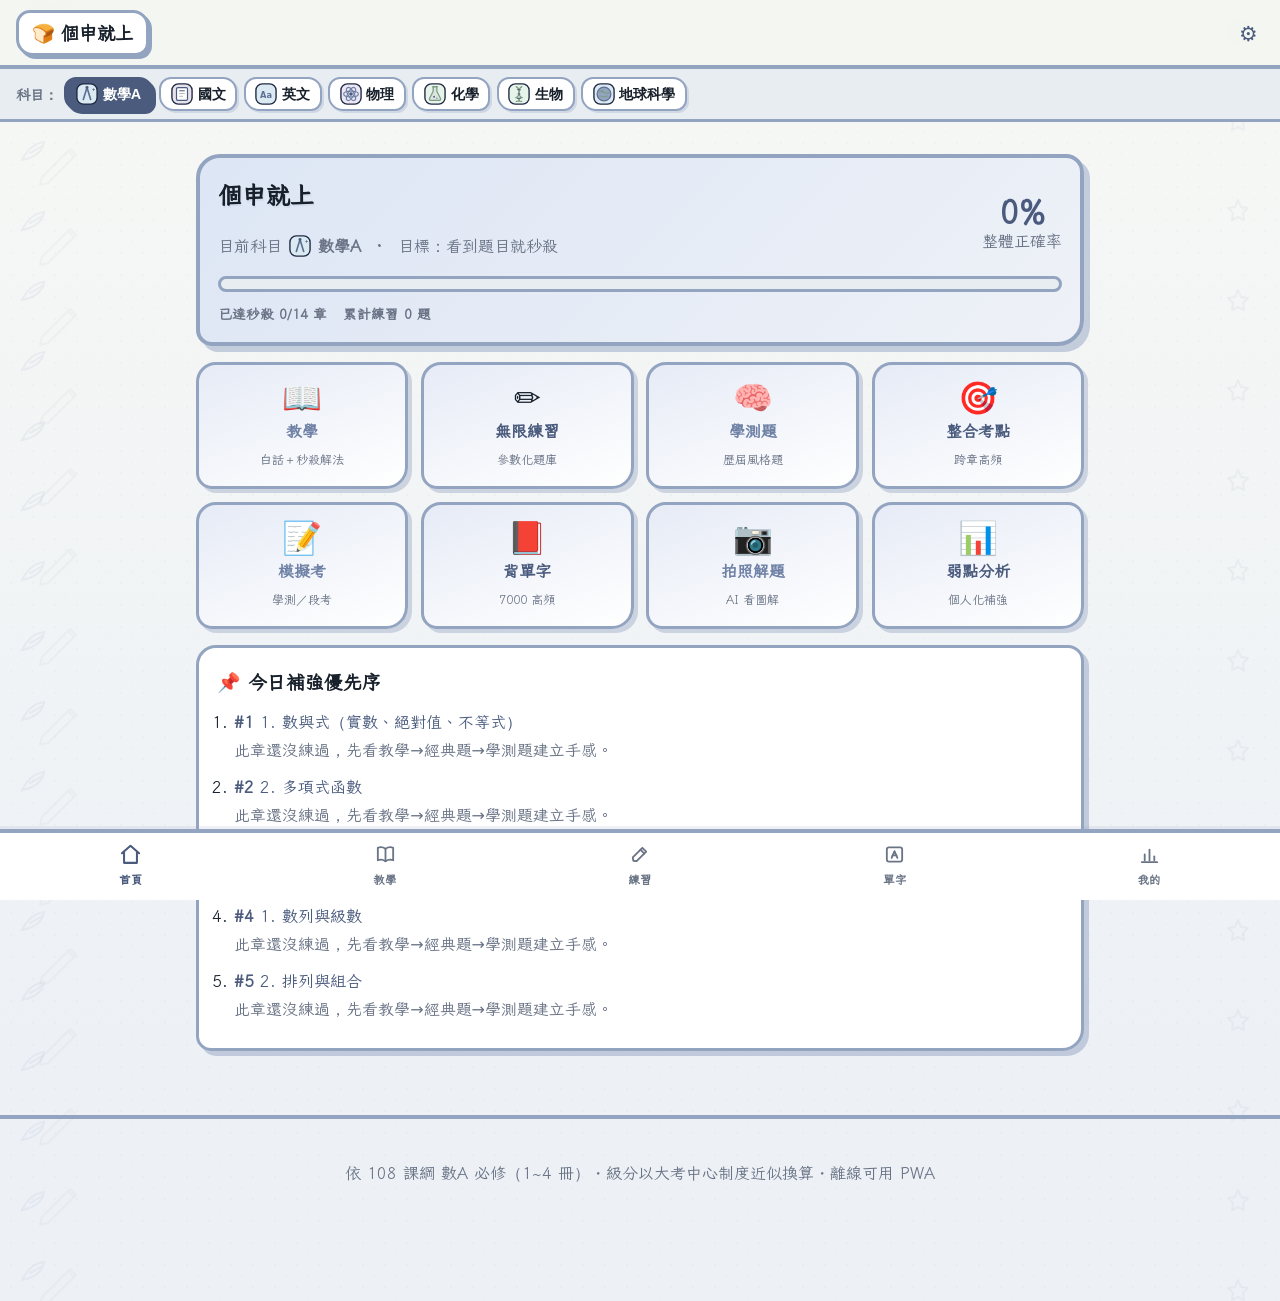
==== commit 32dbeacb: "底色再提亮一階（更接近純白） - --paper #e7ebe4 → #f3f5f1、--paper2 #dfe4ec → #e8edf2 - body 背景漸層提亮為 #f7f8f5 → #edf1" ====
--- a/數學/app/index.html
+++ b/數學/app/index.html
@@ -6,7 +6,7 @@
   <meta name="viewport" content="width=device-width, initial-scale=1.0" />
   <title>個申就上</title>
   <meta name="description" content="高中數學A 1~4冊複習：白話教學、秒殺解法、無限練習、學測/段考模擬考、大考中心級分、個人化弱點分析。目標滿級分。" />
-  <meta name="theme-color" content="#e7ebe4" />
+  <meta name="theme-color" content="#f3f5f1" />
   <link rel="manifest" href="manifest.webmanifest" />
   <link rel="apple-touch-icon" href="icons/icon-192.png" />
 
--- a/數學/app/css/style.css
+++ b/數學/app/css/style.css
@@ -22,8 +22,8 @@
 
 :root {
   /* 配色：低彩度藍白色卡（Silver White / Praise Giving / Puffy Cloud / Wild Clary / Hēi Sè Black） */
-  --paper: #e7ebe4;          /* Silver White 淺白主底 */
-  --paper2: #dfe4ec;         /* 淺藍灰次底 */
+  --paper: #f3f5f1;          /* 更淺的淺白主底（Silver White 提亮） */
+  --paper2: #e8edf2;         /* 淺藍灰次底（提亮） */
   --card: #ffffff;           /* 卡片：純白 */
   --ink: #18202b;            /* Hēi Sè Black 深墨字 */
   --ink-soft: #6a7486;       /* 次要文字：灰藍 */
@@ -55,7 +55,7 @@
     url("data:image/svg+xml;utf8,<svg xmlns='http://www.w3.org/2000/svg' width='80' height='80' viewBox='0 0 80 80'><g fill='none' stroke='%23b1b2ae' stroke-width='2' stroke-linecap='round' stroke-linejoin='round' opacity='0.10'><path d='M18 56 l28 -28 l6 6 l-28 28 l-8 2 z'/><path d='M44 30 l6 6'/></g></svg>"),
     radial-gradient(rgba(147, 164, 193, .06) 1px, transparent 1px),
     radial-gradient(rgba(177, 178, 174, .05) 1px, transparent 1px),
-    linear-gradient(180deg, #eef1ed, #e3e8ef 80%);
+    linear-gradient(180deg, #f7f8f5, #edf1f6 80%);
   background-size: 70px 70px, 90px 90px, 80px 80px, 22px 22px, 22px 22px, 100% 100%;
   background-position: 8px 120px, right 16px top 90px, left 24px bottom 60px, 0 0, 11px 11px, 0 0;
   background-repeat: repeat-y, repeat-y, repeat-y, repeat, repeat, no-repeat;
@@ -69,7 +69,7 @@
   position: sticky; top: 0; z-index: 50;
   display: flex; align-items: center; gap: 1rem; flex-wrap: wrap;
   padding: .6rem 1rem;
-  background: rgba(231, 235, 228, .9);
+  background: rgba(243, 245, 241, .9);
   backdrop-filter: blur(4px);
   border-bottom: 4px solid var(--line);
 }
@@ -121,7 +121,7 @@
 .card.stat .big { font-size: 1.9rem; font-weight: 800; color: var(--berry); }
 
 /* 進度條：木槽 + 葉綠填充 */
-.progress { height: 16px; background: #dfe4ec; border-radius: 999px; overflow: hidden; border: 3px solid var(--line); }
+.progress { height: 16px; background: #e8edf2; border-radius: 999px; overflow: hidden; border: 3px solid var(--line); }
 .progress .bar { height: 100%; background: linear-gradient(90deg, var(--brand), var(--berry)); }
 
 /* ---- 快速鍵：木牌按鈕 ---- */
@@ -171,7 +171,7 @@
   box-shadow: 4px 4px 0 rgba(147, 164, 193, .42);
 }
 .prob .q { font-weight: 700; margin: .3rem 0 .5rem; }
-.badge { display: inline-block; font-size: .75rem; background: #dfe4ec; color: var(--ink); padding: .12rem .55rem; border-radius: 999px; border: 1.5px solid var(--line); font-weight: 700; }
+.badge { display: inline-block; font-size: .75rem; background: #e8edf2; color: var(--ink); padding: .12rem .55rem; border-radius: 999px; border: 1.5px solid var(--line); font-weight: 700; }
 .badge.gsat { background: var(--berry); color: #ffffff; }
 details { margin: .3rem 0; }
 summary { cursor: pointer; color: var(--berry); font-weight: 700; }
@@ -180,7 +180,7 @@
 .ans { margin-top: .4rem; font-weight: 800; color: #7f9c87; }
 .selfcheck { margin-top: .5rem; font-size: .92rem; color: var(--ink-soft); }
 .selfcheck button { margin-left: .4rem; padding: .28rem .65rem; border-radius: 10px; border: 2.5px solid var(--line); background: var(--card); color: var(--ink); cursor: pointer; font-weight: 700; }
-.selfcheck button:hover { background: #dfe4ec; }
+.selfcheck button:hover { background: #e8edf2; }
 .flashmsg { color: #7f9c87; font-weight: 700; }
 
 /* ---- 控制列 ---- */
@@ -206,7 +206,7 @@
 .statstable tr.mid td:first-child { color: #6a7486; font-weight: 700; }
 .statstable tr.bad td:first-child { color: var(--berry); font-weight: 700; }
 .statstable tr.na td:first-child { color: var(--ink-soft); }
-.minibar { background: #dfe4ec; height: 10px; border-radius: 999px; overflow: hidden; border: 2.5px solid var(--line); }
+.minibar { background: #e8edf2; height: 10px; border-radius: 999px; overflow: hidden; border: 2.5px solid var(--line); }
 .minibar div { height: 100%; background: var(--leaf); }
 
 .foot { text-align: center; padding: 1.5rem 1rem; border-top: 4px solid var(--line); margin-top: 2rem; color: var(--ink-soft); }
@@ -227,7 +227,7 @@
   border-radius: 14px 12px 16px 11px;
   padding: .6rem;
   overflow-x: auto;
-  box-shadow: inset 0 0 0 2px #dfe4ec;
+  box-shadow: inset 0 0 0 2px #e8edf2;
 }
 .diagram { display: block; max-width: 100%; height: auto; margin: 0 auto; }
 .diagcap { margin: .6rem 0 0; font-size: .9rem; }
@@ -240,7 +240,7 @@
 .eptags { margin: .4rem 0; font-size: .9rem; color: var(--ink-soft); }
 .eptag {
   display: inline-block; margin: .15rem .2rem; padding: .12rem .55rem;
-  background: #dfe4ec; color: var(--ink); border: 2px solid var(--line);
+  background: #e8edf2; color: var(--ink); border: 2px solid var(--line);
   border-radius: 999px; font-size: .82rem; font-weight: 700;
 }
 .eptag:hover { background: var(--sun); text-decoration: none; }
@@ -267,7 +267,7 @@
   font-weight: 700; font-size: .9rem; cursor: pointer;
   box-shadow: 2px 2px 0 rgba(147, 164, 193, .3);
 }
-.subbtn:hover { background: #dfe4ec; }
+.subbtn:hover { background: #e8edf2; }
 .subbtn.on { background: var(--berry); color: #ffffff; border-color: var(--berry); box-shadow: 3px 3px 0 var(--berry); }
 .subicon { vertical-align: middle; flex: 0 0 auto; }
 .subname { line-height: 1; }
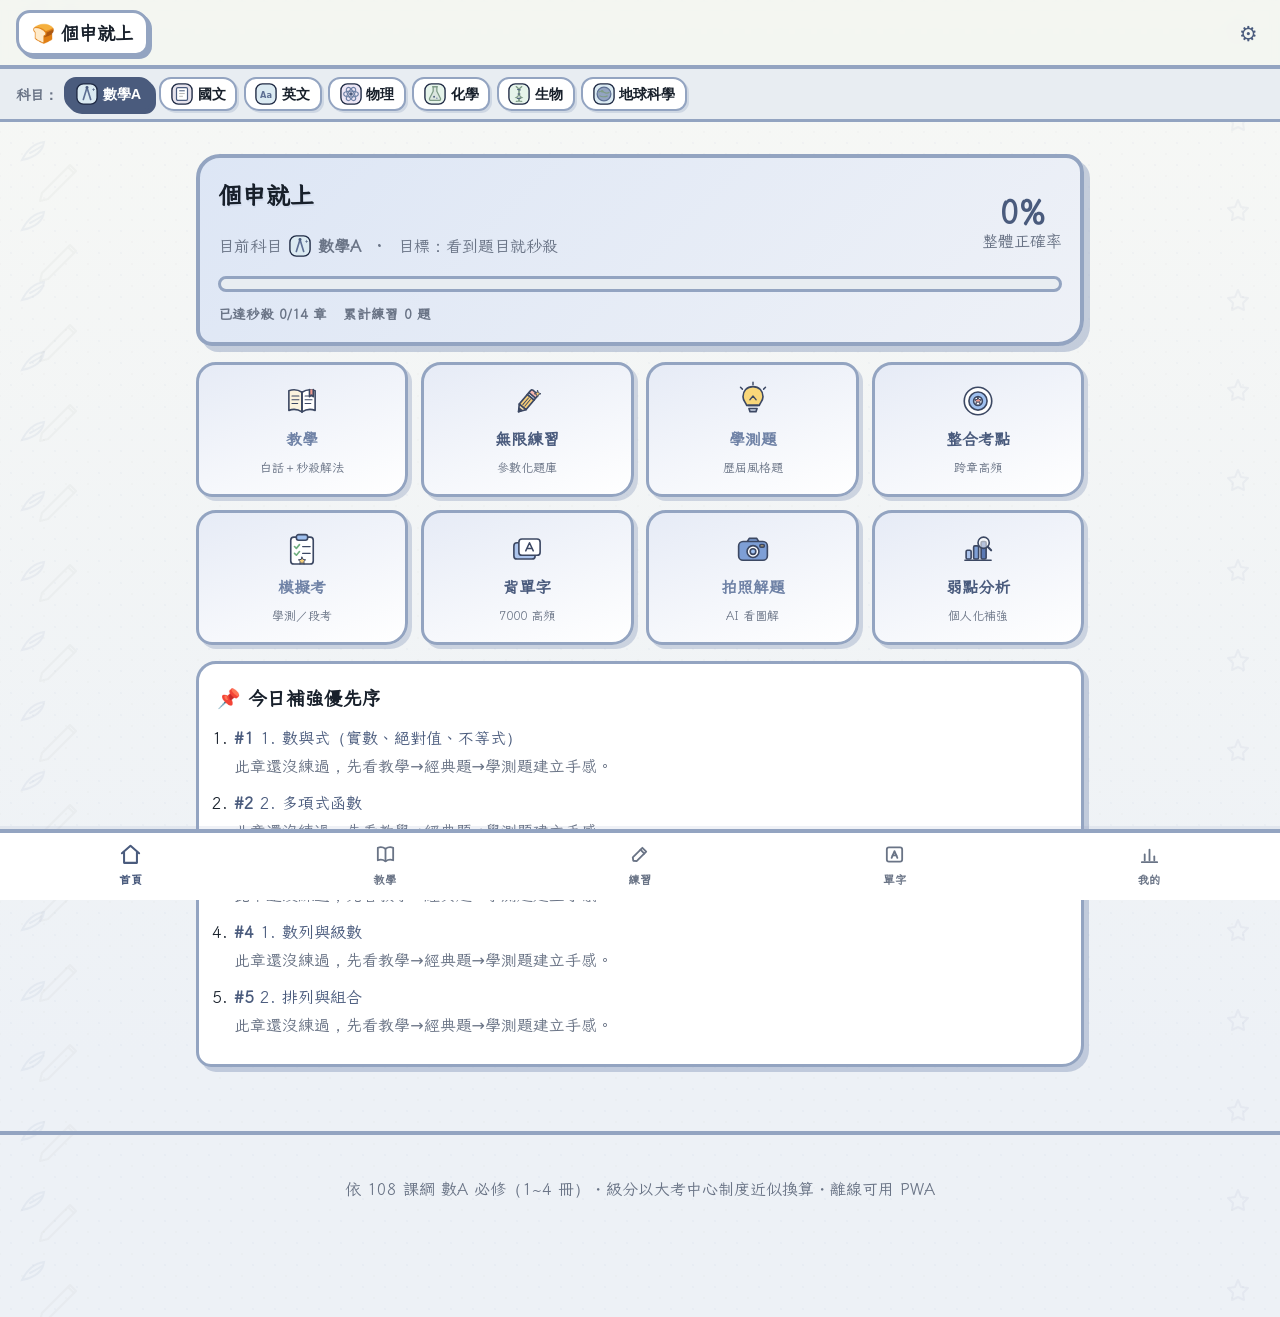
==== commit 906d13da: "首頁卡片改用日系可愛 2D 插圖圖標，取代 emoji 新增 js/tileicons.js（9 個內嵌 SVG：教學/練習/學測題/考點/模擬考/ 背單字/拍照/分析/口語），柔和圓角、深藍描邊、粉" ====
--- a/數學/app/index.html
+++ b/數學/app/index.html
@@ -50,8 +50,11 @@
   <!-- 英文背單字（7000 高頻字庫 + SRS） -->
   <script src="data/vocab.js"></script>
   <script src="js/vocab_srs.js"></script>
+  <!-- 英文口語練習句庫 -->
+  <script src="data/speaking.js"></script>
 
   <!-- 引擎與頁面 -->
+  <script src="js/tileicons.js"></script>
   <script src="js/diagrams.js"></script>
   <script src="js/llm.js"></script>
   <script src="js/scoring.js"></script>
--- a/數學/app/css/style.css
+++ b/數學/app/css/style.css
@@ -30,7 +30,8 @@
   --line: #93a4c1;           /* 主描邊：Wild Clary 霧藍 */
   --brand: #2f3c52;          /* 主色＝深墨藍（按鈕） */
   --brand2: #18202b;         /* 深一階：Hēi Sè Black */
-  --leaf: #7f9c87;           /* 正解：柔霧綠（低彩度，語意保留） */
+  --leaf: #7f9c87;           /* 正解：柔霧綠（用於邊框/填色） */
+  --leaf-ink: #45684f;       /* 正解文字：較深綠（確保對比 ≥4.5:1） */
   --berry: #4a5b7d;          /* 強調：深 Wild Clary 靛藍 */
   --berry2: #93a4c1;         /* 亮一階霧藍 */
   --sun: #b1b2ae;            /* 中性暖灰（Praise Giving，原強調黃改中性） */
@@ -177,11 +178,11 @@
 summary { cursor: pointer; color: var(--berry); font-weight: 700; }
 .hint { background: #e6ebf6; border-left: 5px solid var(--sun); padding: .5rem .7rem; margin: .4rem 0; border-radius: 10px; }
 .sol { background: #e8ede9; border-left: 5px solid var(--leaf); padding: .5rem .7rem; margin: .4rem 0; border-radius: 10px; }
-.ans { margin-top: .4rem; font-weight: 800; color: #7f9c87; }
+.ans { margin-top: .4rem; font-weight: 800; color: var(--leaf-ink); }
 .selfcheck { margin-top: .5rem; font-size: .92rem; color: var(--ink-soft); }
 .selfcheck button { margin-left: .4rem; padding: .28rem .65rem; border-radius: 10px; border: 2.5px solid var(--line); background: var(--card); color: var(--ink); cursor: pointer; font-weight: 700; }
 .selfcheck button:hover { background: #e8edf2; }
-.flashmsg { color: #7f9c87; font-weight: 700; }
+.flashmsg { color: var(--leaf-ink); font-weight: 700; }
 
 /* ---- 控制列 ---- */
 .ctrl { display: flex; gap: .6rem; align-items: center; flex-wrap: wrap; margin: .6rem 0; }
@@ -202,7 +203,7 @@
 /* ---- 分析表 ---- */
 .statstable { width: 100%; border-collapse: collapse; font-size: .92rem; }
 .statstable th, .statstable td { text-align: left; padding: .45rem .5rem; border-bottom: 2.5px dashed var(--line); }
-.statstable tr.good td:first-child { color: #7f9c87; font-weight: 700; }
+.statstable tr.good td:first-child { color: var(--leaf-ink); font-weight: 700; }
 .statstable tr.mid td:first-child { color: #6a7486; font-weight: 700; }
 .statstable tr.bad td:first-child { color: var(--berry); font-weight: 700; }
 .statstable tr.na td:first-child { color: var(--ink-soft); }
@@ -287,7 +288,7 @@
 .vpos { color: var(--ink-soft); margin-bottom: .8rem; }
 .vinput { width: 100%; font-size: 1.3rem; text-align: center; letter-spacing: 1px; padding: .6rem; border: 3px solid var(--line); border-radius: 12px; }
 .vbtns { display: flex; gap: .5rem; justify-content: center; flex-wrap: wrap; margin: .8rem 0; }
-.vok { font-size: 1.2rem; font-weight: 800; color: var(--leaf); margin: .5rem 0; }
+.vok { font-size: 1.2rem; font-weight: 800; color: var(--leaf-ink); margin: .5rem 0; }
 .vng { font-size: 1.1rem; font-weight: 800; color: var(--berry); margin: .5rem 0; }
 .vex { margin: .4rem 0; }
 .boxbars { display: grid; gap: .4rem; }
@@ -298,6 +299,18 @@
 .wrongwords li { padding: .35rem .2rem; border-bottom: 2px dashed var(--line); }
 .wcount { color: var(--berry); font-size: .82rem; float: right; }
 
+/* ---- 口語練習 ---- */
+.speakcard { text-align: center; }
+.speaken { font-size: 1.5rem; font-weight: 800; color: var(--ink); margin: .5rem 0 .2rem; line-height: 1.4; }
+.speaktip { font-size: .9rem; margin: .3rem 0 .2rem; }
+.speakscore { margin-top: .6rem; text-align: left; }
+.speakcompare { font-size: 1.3rem; font-weight: 700; line-height: 1.7; margin: .3rem 0; }
+.speakcompare .wmatch { color: var(--leaf-ink); }
+.speakcompare .wmiss { color: var(--berry); text-decoration: underline wavy var(--berry); }
+.speakmsg { margin-top: .4rem; font-weight: 700; }
+.qbtn.rec-on, button.rec-on { background: var(--berry) !important; border-color: var(--berry); color: #fff; animation: recpulse 1s ease-in-out infinite; }
+@keyframes recpulse { 0%, 100% { box-shadow: 4px 4px 0 var(--line); } 50% { box-shadow: 4px 4px 0 var(--berry); transform: translateY(-1px); } }
+
 /* ============================================================
  * 首頁布局：磁磚啟動器 + 底部分頁列（不把功能全列頂部）
  * ============================================================ */
@@ -324,7 +337,8 @@
 }
 .tile:hover { transform: translate(-1px, -1px); text-decoration: none; box-shadow: 5px 5px 0 rgba(147, 164, 193, .5); }
 .tile:active { transform: translate(1px, 1px); box-shadow: 2px 2px 0 rgba(147, 164, 193, .5); }
-.tic { font-size: 2rem; line-height: 1; }
+.tic { font-size: 2rem; line-height: 1; display: flex; align-items: center; justify-content: center; }
+.tic svg.tileico { width: 2.5rem; height: 2.5rem; display: block; }
 .tit { font-weight: 800; font-size: 1rem; }
 .tid { font-size: .75rem; color: var(--ink-soft); }
 .tile.t-blue { background: linear-gradient(160deg, #e6ebf6, #ffffff); }
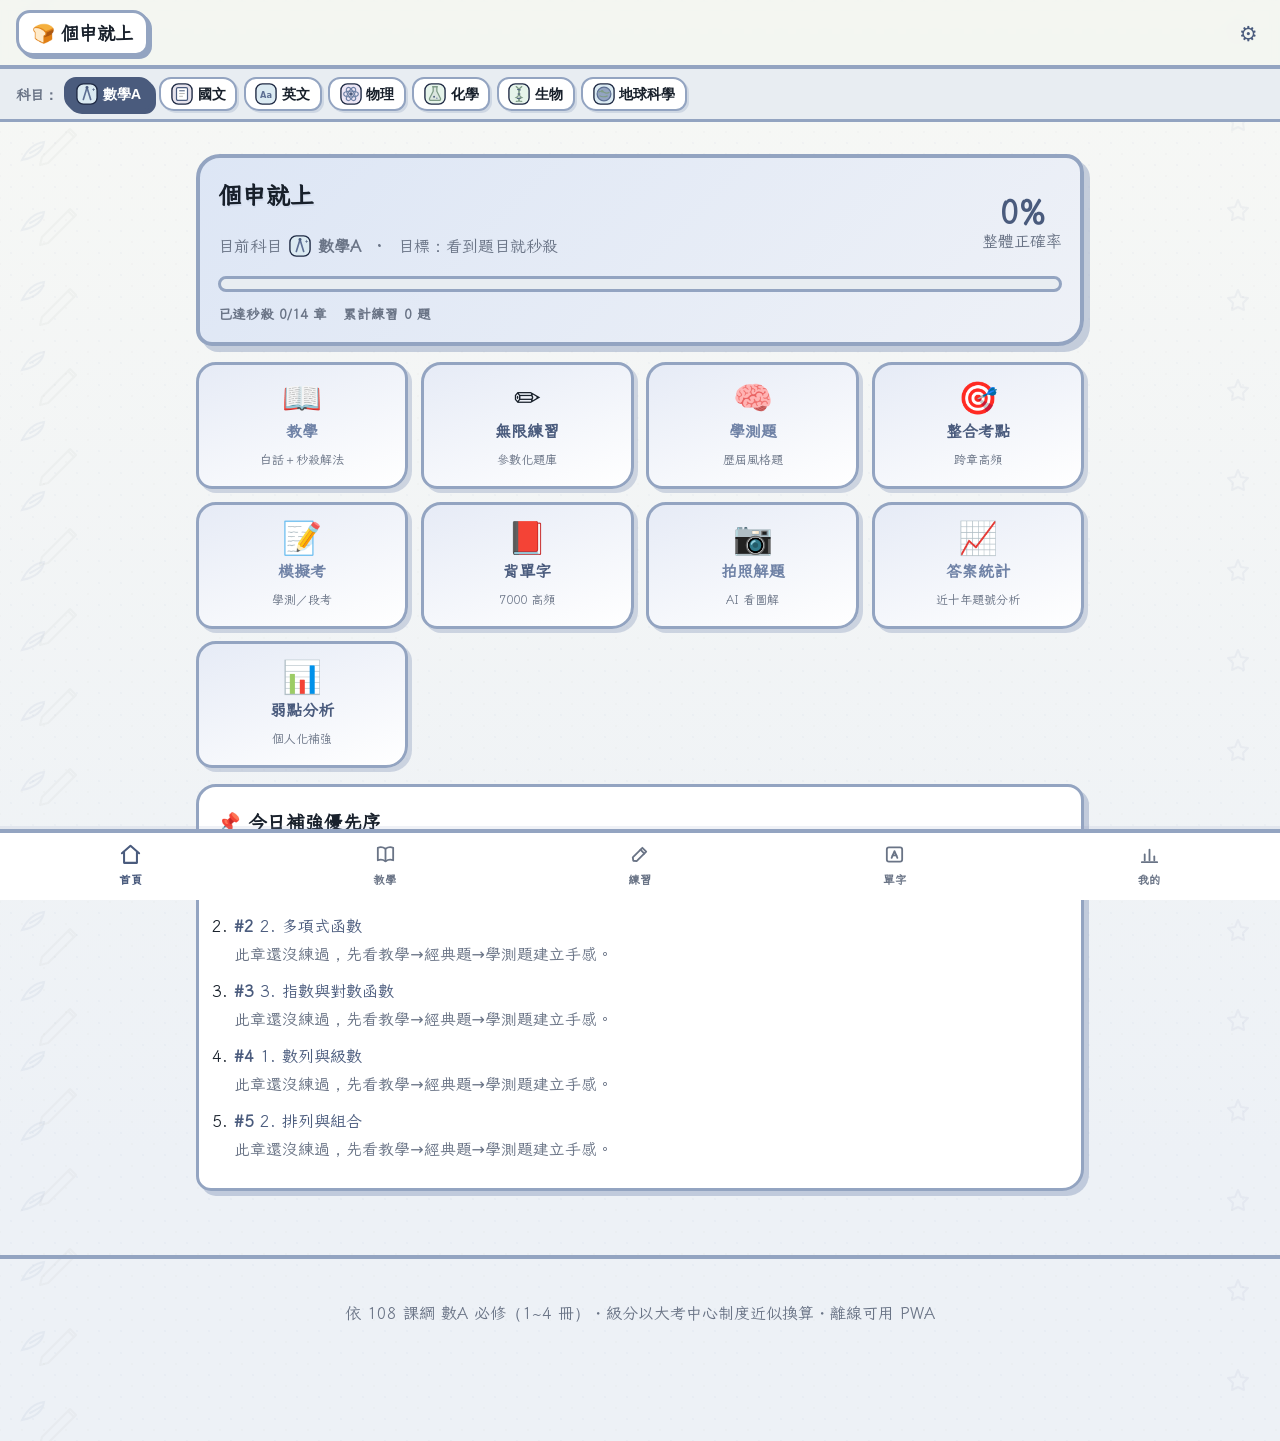
==== commit c12c9f6b: "新增「學測答案統計」功能：近十年各科選擇題答案分析 - data/exam_answers.js：歷屆學測選擇題答案資料源（各科 104~113，依年份/題號） - js/answerstats.js" ====
--- a/數學/app/index.html
+++ b/數學/app/index.html
@@ -52,13 +52,15 @@
   <script src="js/vocab_srs.js"></script>
   <!-- 英文口語練習句庫 -->
   <script src="data/speaking.js"></script>
+  <!-- 歷屆學測選擇題答案（答案統計分析資料源） -->
+  <script src="data/exam_answers.js"></script>
 
   <!-- 引擎與頁面 -->
-  <script src="js/tileicons.js"></script>
   <script src="js/diagrams.js"></script>
   <script src="js/llm.js"></script>
   <script src="js/scoring.js"></script>
   <script src="js/analytics.js"></script>
+  <script src="js/answerstats.js"></script>
   <script src="js/exam.js"></script>
   <script src="js/app.js"></script>
 
--- a/數學/app/css/style.css
+++ b/數學/app/css/style.css
@@ -210,6 +210,19 @@
 .minibar { background: #e8edf2; height: 10px; border-radius: 999px; overflow: hidden; border: 2.5px solid var(--line); }
 .minibar div { height: 100%; background: var(--leaf); }
 
+/* ---- 學測答案統計 ---- */
+.tablewrap { overflow-x: auto; -webkit-overflow-scrolling: touch; }
+.astable { min-width: 540px; }
+.astable .asrow { white-space: nowrap; }
+.ascell {
+  display: inline-block; min-width: 1.5em; text-align: center;
+  margin: 0 1px; padding: .05rem .25rem; border-radius: 6px;
+  font-variant-numeric: tabular-nums; color: var(--ink-soft);
+}
+.ascell.amode { background: var(--leaf); color: #fff; font-weight: 800; }
+.warnbox { border-color: var(--berry); border-style: dashed; background: #f7f3ee; }
+.warnbox b { color: var(--berry); }
+
 .foot { text-align: center; padding: 1.5rem 1rem; border-top: 4px solid var(--line); margin-top: 2rem; color: var(--ink-soft); }
 
 /* KaTeX 載入失敗時，至少把原始式子顯示出來 */
@@ -337,8 +350,7 @@
 }
 .tile:hover { transform: translate(-1px, -1px); text-decoration: none; box-shadow: 5px 5px 0 rgba(147, 164, 193, .5); }
 .tile:active { transform: translate(1px, 1px); box-shadow: 2px 2px 0 rgba(147, 164, 193, .5); }
-.tic { font-size: 2rem; line-height: 1; display: flex; align-items: center; justify-content: center; }
-.tic svg.tileico { width: 2.5rem; height: 2.5rem; display: block; }
+.tic { font-size: 2rem; line-height: 1; }
 .tit { font-weight: 800; font-size: 1rem; }
 .tid { font-size: .75rem; color: var(--ink-soft); }
 .tile.t-blue { background: linear-gradient(160deg, #e6ebf6, #ffffff); }
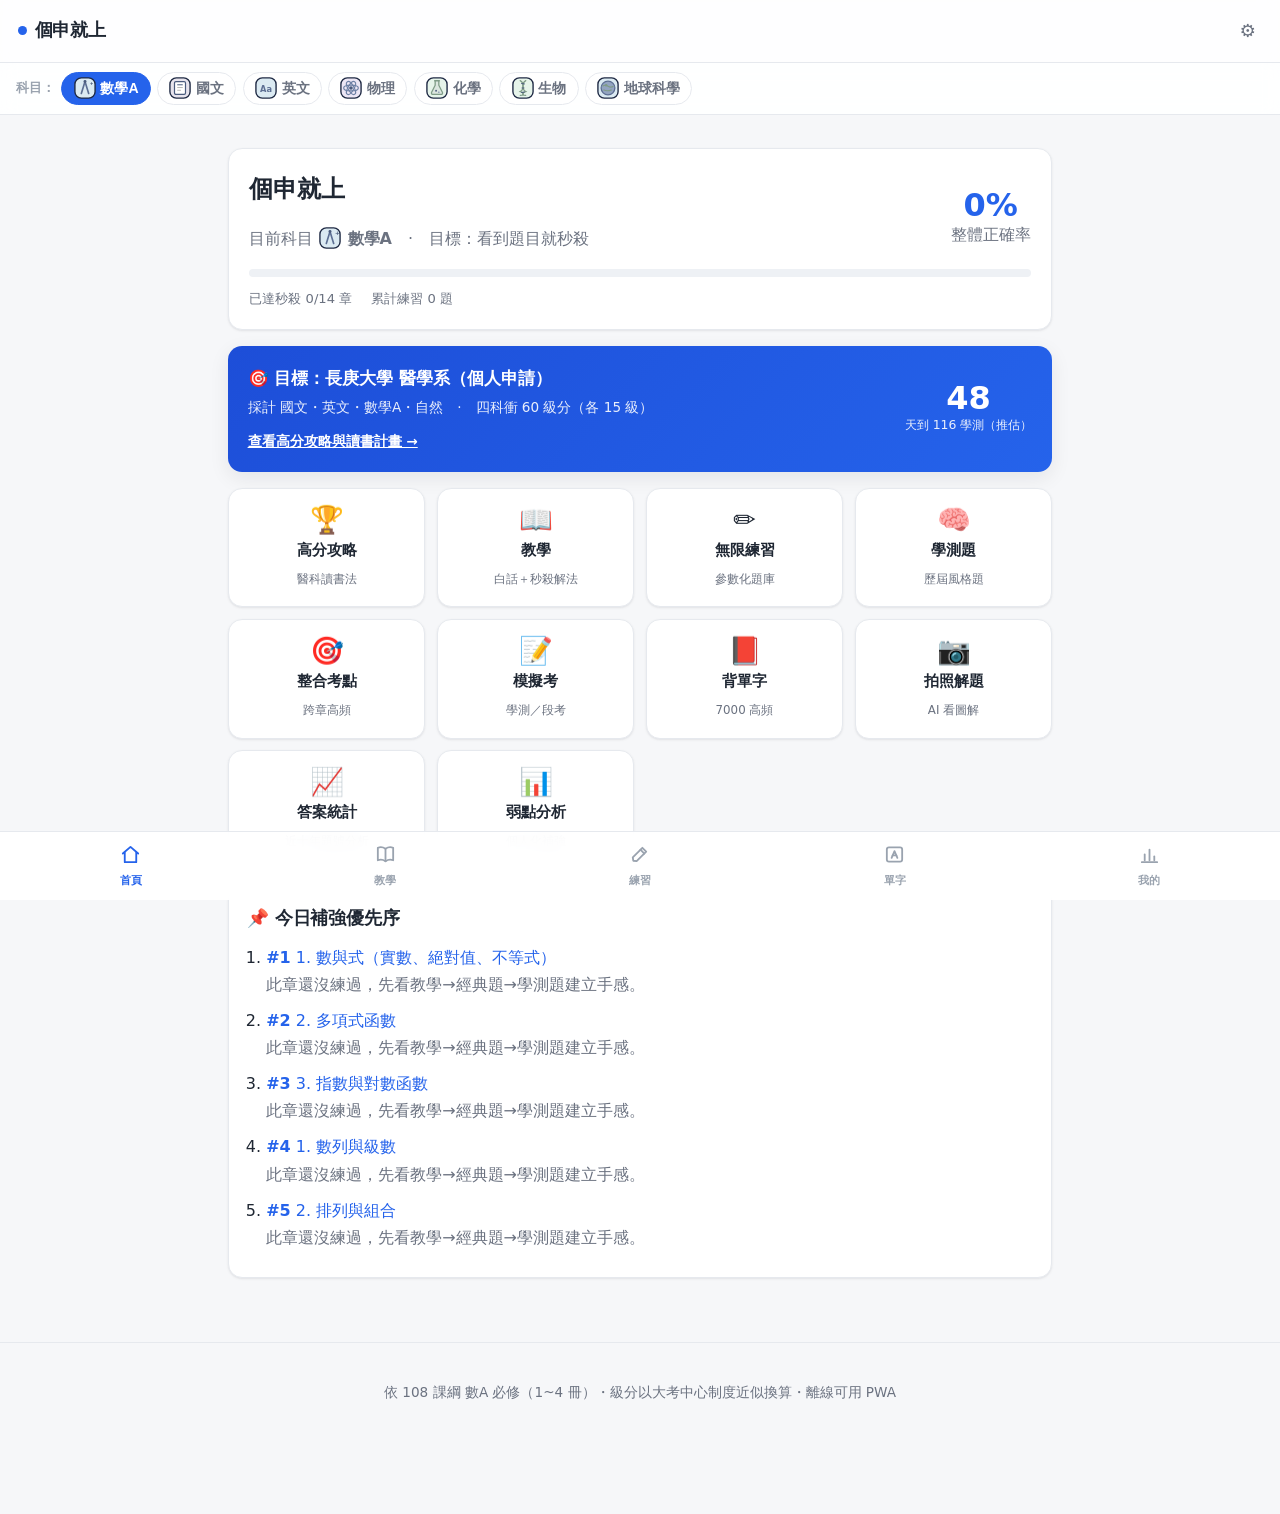
==== commit 59a3c43f: "簡約 UI 改版 + 新增「高分攻略」醫科導向學習功能 - UI/UX 全面改為簡約風（中性底＋單一藍重點＋細線描邊＋柔陰影）：   移除手繪塗鴉背景、不規則圓角與手寫字型，提升閱讀專注度；   所有" ====
--- a/數學/app/index.html
+++ b/數學/app/index.html
@@ -5,8 +5,8 @@
   <meta charset="UTF-8" />
   <meta name="viewport" content="width=device-width, initial-scale=1.0" />
   <title>個申就上</title>
-  <meta name="description" content="高中數學A 1~4冊複習：白話教學、秒殺解法、無限練習、學測/段考模擬考、大考中心級分、個人化弱點分析。目標滿級分。" />
-  <meta name="theme-color" content="#f3f5f1" />
+  <meta name="description" content="高中全科學測複習 App：白話深度教學、秒殺解法、無限練習、學測模擬與級分換算、各科高分攻略與讀書計畫、個人化弱點分析。目標：四科 60 級分、考取醫學系。" />
+  <meta name="theme-color" content="#ffffff" />
   <link rel="manifest" href="manifest.webmanifest" />
   <link rel="apple-touch-icon" href="icons/icon-192.png" />
 
@@ -21,7 +21,7 @@
 
 <body>
   <header class="topbar">
-    <a class="brand" href="#dashboard">🍞 個申就上</a>
+    <a class="brand" href="#dashboard">個申就上</a>
     <a class="topset" href="#settings" title="設定">⚙️</a>
   </header>
 
@@ -54,6 +54,8 @@
   <script src="data/speaking.js"></script>
   <!-- 歷屆學測選擇題答案（答案統計分析資料源） -->
   <script src="data/exam_answers.js"></script>
+  <!-- 高分攻略：各科技巧、讀書心法、時程與考場 SOP -->
+  <script src="data/strategy.js"></script>
 
   <!-- 引擎與頁面 -->
   <script src="js/diagrams.js"></script>
--- a/數學/app/css/style.css
+++ b/數學/app/css/style.css
@@ -1,44 +1,38 @@
 /* ============================================================
- * 個申就上 — 低彩度藍白主題（Engie：Silver White / Wild Clary / Puffy Cloud）
- * 淺白底、霧藍灰描邊、深墨字，乾淨高級耐看，保留手繪不規則圓角。
+ * 個申就上 — 簡約學習主題（Minimal / Clean）
+ * 設計語言：留白為主、單一藍色重點、細線描邊、柔和陰影、一致圓角。
+ * 目標：乾淨、專注、不干擾閱讀，貼近醫科備考的沉穩質感。
+ * 所有 class 名稱與原版相容，僅替換視覺語言。
  * ============================================================ */
 
-/* 手寫感中文字型：芫荽 Iansui（本機 vendor，離線可用） */
-@font-face {
-  font-family: "Iansui";
-  font-style: normal;
-  font-weight: 400;
-  font-display: swap;
-  src: url("../vendor/iansui/iansui-latin.woff2") format("woff2");
-  unicode-range: U+0000-00FF, U+2000-206F, U+2190-21FF, U+2200-22FF;
-}
-@font-face {
-  font-family: "Iansui";
-  font-style: normal;
-  font-weight: 400;
-  font-display: swap;
-  src: url("../vendor/iansui/iansui-tc.woff2") format("woff2");
-}
-
 :root {
-  /* 配色：低彩度藍白色卡（Silver White / Praise Giving / Puffy Cloud / Wild Clary / Hēi Sè Black） */
-  --paper: #f3f5f1;          /* 更淺的淺白主底（Silver White 提亮） */
-  --paper2: #e8edf2;         /* 淺藍灰次底（提亮） */
-  --card: #ffffff;           /* 卡片：純白 */
-  --ink: #18202b;            /* Hēi Sè Black 深墨字 */
-  --ink-soft: #6a7486;       /* 次要文字：灰藍 */
-  --line: #93a4c1;           /* 主描邊：Wild Clary 霧藍 */
-  --brand: #2f3c52;          /* 主色＝深墨藍（按鈕） */
-  --brand2: #18202b;         /* 深一階：Hēi Sè Black */
-  --leaf: #7f9c87;           /* 正解：柔霧綠（用於邊框/填色） */
-  --leaf-ink: #45684f;       /* 正解文字：較深綠（確保對比 ≥4.5:1） */
-  --berry: #4a5b7d;          /* 強調：深 Wild Clary 靛藍 */
-  --berry2: #93a4c1;         /* 亮一階霧藍 */
-  --sun: #b1b2ae;            /* 中性暖灰（Praise Giving，原強調黃改中性） */
-  --sky: #93a4c1;            /* Wild Clary 霧藍 */
-  --sky2: #6f82a6;           /* 深一階霧藍 */
-  --coffee: #18202b;         /* 深墨 */
-  --radius: 18px;
+  /* 中性底 + 單一藍重點 + 語意色 */
+  --bg: #f6f7f9;            /* App 背景：極淺灰 */
+  --bg2: #eef1f5;           /* 次底 */
+  --card: #ffffff;          /* 卡片：純白 */
+  --ink: #1f2733;           /* 主文字：深灰藍 */
+  --ink-soft: #6b7280;      /* 次要文字 */
+  --ink-faint: #9aa3af;     /* 更淡 */
+  --line: #e6e9ee;          /* 細描邊（hairline） */
+  --line-strong: #d7dce3;   /* 較深描邊 */
+
+  --brand: #2563eb;         /* 重點藍 */
+  --brand-ink: #1d4ed8;     /* 深一階藍 */
+  --brand-soft: #eef4ff;    /* 藍底 */
+
+  --good: #15a05a;          /* 正解綠 */
+  --good-soft: #ecfdf3;
+  --warn: #b9770a;          /* 提示橙 */
+  --warn-soft: #fff8ec;
+  --bad: #dc2626;           /* 警示紅 */
+  --bad-soft: #fef2f2;
+
+  --radius: 14px;
+  --radius-sm: 10px;
+  --radius-pill: 999px;
+  --shadow: 0 1px 2px rgba(16, 24, 40, .04), 0 1px 3px rgba(16, 24, 40, .06);
+  --shadow-md: 0 6px 20px rgba(16, 24, 40, .08);
+  --fs: "Noto Sans TC", -apple-system, BlinkMacSystemFont, "Segoe UI", "PingFang TC", "Microsoft JhengHei", Roboto, system-ui, sans-serif;
 }
 
 * { box-sizing: border-box; }
@@ -46,169 +40,173 @@
 html, body {
   margin: 0;
   color: var(--ink);
-  line-height: 1.75;
-  font-family: "Iansui", "Noto Sans TC", "Comic Sans MS", -apple-system, "PingFang TC", "Microsoft JhengHei", system-ui, sans-serif;
-  /* 紙質紋理：細點 + 暖漸層 + 角落塗鴉裝飾（葉子/星星/鉛筆） */
-  background-color: var(--paper);
-  background-image:
-    url("data:image/svg+xml;utf8,<svg xmlns='http://www.w3.org/2000/svg' width='70' height='70' viewBox='0 0 70 70'><g fill='none' stroke='%2393a4c1' stroke-width='2' stroke-linecap='round' opacity='0.12'><path d='M14 40 q8 -16 22 -18 q-2 14 -22 18 z'/><path d='M22 33 q6 -3 12 -7'/></g></svg>"),
-    url("data:image/svg+xml;utf8,<svg xmlns='http://www.w3.org/2000/svg' width='90' height='90' viewBox='0 0 90 90'><g fill='none' stroke='%2393a4c1' stroke-width='2' stroke-linecap='round' stroke-linejoin='round' opacity='0.10'><path d='M64 20 l3 7 l7 1 l-5 5 l1 7 l-6 -3 l-6 3 l1 -7 l-5 -5 l7 -1 z'/></g></svg>"),
-    url("data:image/svg+xml;utf8,<svg xmlns='http://www.w3.org/2000/svg' width='80' height='80' viewBox='0 0 80 80'><g fill='none' stroke='%23b1b2ae' stroke-width='2' stroke-linecap='round' stroke-linejoin='round' opacity='0.10'><path d='M18 56 l28 -28 l6 6 l-28 28 l-8 2 z'/><path d='M44 30 l6 6'/></g></svg>"),
-    radial-gradient(rgba(147, 164, 193, .06) 1px, transparent 1px),
-    radial-gradient(rgba(177, 178, 174, .05) 1px, transparent 1px),
-    linear-gradient(180deg, #f7f8f5, #edf1f6 80%);
-  background-size: 70px 70px, 90px 90px, 80px 80px, 22px 22px, 22px 22px, 100% 100%;
-  background-position: 8px 120px, right 16px top 90px, left 24px bottom 60px, 0 0, 11px 11px, 0 0;
-  background-repeat: repeat-y, repeat-y, repeat-y, repeat, repeat, no-repeat;
-}
-
-a { color: var(--berry); text-decoration: none; }
-a:hover { text-decoration: underline wavy; }
-
-/* ---- 頂列：像掛在繩上的木牌 ---- */
+  line-height: 1.7;
+  font-family: var(--fs);
+  background: var(--bg);
+  -webkit-font-smoothing: antialiased;
+  text-rendering: optimizeLegibility;
+}
+
+a { color: var(--brand); text-decoration: none; }
+a:hover { color: var(--brand-ink); }
+
+h1, h2, h3 { letter-spacing: -.01em; }
+
+/* ---- 頂列：簡約白底細線 ---- */
 .topbar {
   position: sticky; top: 0; z-index: 50;
-  display: flex; align-items: center; gap: 1rem; flex-wrap: wrap;
-  padding: .6rem 1rem;
-  background: rgba(243, 245, 241, .9);
-  backdrop-filter: blur(4px);
-  border-bottom: 4px solid var(--line);
+  display: flex; align-items: center; justify-content: space-between; gap: 1rem;
+  padding: .7rem 1.1rem;
+  background: rgba(255, 255, 255, .85);
+  backdrop-filter: saturate(180%) blur(10px);
+  border-bottom: 1px solid var(--line);
 }
 .brand {
-  font-weight: 800; font-size: 1.15rem; color: var(--ink);
-  background: var(--card); padding: .25rem .8rem;
-  border: 3px solid var(--line); border-radius: 14px 16px 13px 17px;
-  box-shadow: 3px 3px 0 var(--line);
-}
-.nav { display: flex; gap: .35rem; flex-wrap: wrap; }
+  font-weight: 800; font-size: 1.1rem; color: var(--ink);
+  letter-spacing: -.02em;
+}
+.brand::before {
+  content: ""; display: inline-block; width: 9px; height: 9px; margin-right: .5rem;
+  border-radius: 50%; background: var(--brand); vertical-align: middle;
+}
+.topset { font-size: 1.15rem; text-decoration: none; padding: .25rem .4rem; color: var(--ink-soft); border-radius: var(--radius-sm); }
+.topset:hover { background: var(--bg2); }
+
+.nav { display: flex; gap: .3rem; flex-wrap: wrap; }
 .nav a {
-  padding: .3rem .7rem; border-radius: 12px 14px 11px 15px;
-  color: var(--ink-soft); font-size: .95rem; font-weight: 700;
-  border: 2px solid transparent;
-}
-.nav a.active, .nav a:hover {
-  background: var(--brand); color: #ffffff; text-decoration: none;
-  border-color: var(--line); box-shadow: 4px 4px 0 var(--line);
-}
-
-.container { max-width: 920px; margin: 0 auto; padding: 1rem; min-height: 70vh; }
-.view h1 { font-size: 1.55rem; margin: .3rem 0 .2rem; text-shadow: 1.5px 1.5px 0 rgba(147, 164, 193, .15); }
+  padding: .3rem .7rem; border-radius: var(--radius-pill);
+  color: var(--ink-soft); font-size: .92rem; font-weight: 600;
+}
+.nav a.active, .nav a:hover { background: var(--brand-soft); color: var(--brand-ink); }
+
+.container { max-width: 860px; margin: 0 auto; padding: 1.1rem 1.1rem 1rem; min-height: 70vh; }
+.view h1 { font-size: 1.5rem; margin: .4rem 0 .3rem; font-weight: 800; }
 
 .muted { color: var(--ink-soft); }
-.bad { color: var(--berry); }
-
-/* ---- 卡片 / 面板：羊皮紙塊，手繪不規則圓角 + 雙重描邊感 ---- */
+.bad { color: var(--bad); }
+
+/* ---- 卡片 / 面板：白底、細線、柔陰影、一致圓角 ---- */
 .panel {
-  background: var(--card); border: 3px solid var(--line);
-  border-radius: 20px 16px 22px 15px; padding: 1rem 1.1rem; margin: 1rem 0;
-  box-shadow: 5px 5px 0 rgba(147, 164, 193, .5);
-}
-.panel h2 { margin: .1rem 0 .6rem; font-size: 1.18rem; color: var(--ink); }
+  background: var(--card); border: 1px solid var(--line);
+  border-radius: var(--radius); padding: 1.1rem 1.15rem; margin: 1rem 0;
+  box-shadow: var(--shadow);
+}
+.panel h2 { margin: 0 0 .6rem; font-size: 1.1rem; font-weight: 700; color: var(--ink); }
 .hero {
-  background: linear-gradient(135deg, #dde6f5, #eef1f7);
-  border: 4px solid var(--line); border-radius: 24px 18px 26px 16px;
-  padding: 1.3rem; margin: 1rem 0; box-shadow: 6px 6px 0 rgba(147, 164, 193, .5);
-}
-.hero h1 { margin: 0 0 .2rem; }
-
-.cards { display: grid; grid-template-columns: repeat(auto-fit, minmax(140px, 1fr)); gap: .8rem; margin: .8rem 0; }
-/* 卡片像木製格子 */
+  background: var(--card);
+  border: 1px solid var(--line); border-radius: var(--radius);
+  padding: 1.3rem; margin: 1rem 0; box-shadow: var(--shadow);
+}
+.hero h1 { margin: 0 0 .25rem; }
+.hero h2 { margin: 0 0 .5rem; font-size: 1.1rem; }
+
+.cards { display: grid; grid-template-columns: repeat(auto-fit, minmax(130px, 1fr)); gap: .7rem; margin: .8rem 0; }
 .card {
-  background: var(--paper2); border: 3px solid var(--line);
-  border-radius: 16px 13px 17px 12px; padding: .9rem;
-  box-shadow: 4px 4px 0 rgba(147, 164, 193, .45);
+  background: var(--card); border: 1px solid var(--line);
+  border-radius: var(--radius-sm); padding: .9rem;
+  box-shadow: var(--shadow);
 }
 .card.stat { text-align: center; }
-.card.stat .big { font-size: 1.9rem; font-weight: 800; color: var(--berry); }
-
-/* 進度條：木槽 + 葉綠填充 */
-.progress { height: 16px; background: #e8edf2; border-radius: 999px; overflow: hidden; border: 3px solid var(--line); }
-.progress .bar { height: 100%; background: linear-gradient(90deg, var(--brand), var(--berry)); }
-
-/* ---- 快速鍵：木牌按鈕 ---- */
+.card.stat .big { font-size: 1.8rem; font-weight: 800; color: var(--brand); line-height: 1.15; }
+.card.stat > div:last-child { color: var(--ink-soft); font-size: .82rem; }
+
+/* 進度條：細軌 + 藍填充 */
+.progress { height: 8px; background: var(--bg2); border-radius: var(--radius-pill); overflow: hidden; }
+.progress .bar { height: 100%; background: var(--brand); border-radius: var(--radius-pill); transition: width .4s ease; }
+
+/* ---- 按鈕 ---- */
 .quick { display: grid; grid-template-columns: repeat(auto-fit, minmax(200px, 1fr)); gap: .7rem; }
 .qbtn {
-  display: inline-block; background: var(--brand); color: #ffffff !important;
-  padding: .6rem .9rem; border-radius: 14px 16px 13px 17px;
-  border: 3px solid var(--line); cursor: pointer;
-  font-size: .98rem; text-align: center; font-weight: 700;
-  box-shadow: 4px 4px 0 var(--line);
-}
-.qbtn:hover { background: var(--brand2); text-decoration: none; transform: translate(-1px, -1px); box-shadow: 5px 5px 0 var(--line); }
-.qbtn:active { transform: translate(1px, 1px); box-shadow: 1px 1px 0 var(--line); }
-.qbtn.big { display: block; width: 100%; margin-top: 1rem; padding: .8rem; font-size: 1.05rem; }
-.ghost { background: transparent; border: 3px dashed var(--line); color: var(--ink-soft); padding: .5rem .8rem; border-radius: 12px; cursor: pointer; font-weight: 700; }
+  display: inline-block; background: var(--brand); color: #fff !important;
+  padding: .55rem 1rem; border-radius: var(--radius-sm);
+  border: 1px solid var(--brand); cursor: pointer;
+  font-size: .95rem; text-align: center; font-weight: 600;
+  box-shadow: var(--shadow); transition: background .15s ease, transform .05s ease;
+}
+.qbtn:hover { background: var(--brand-ink); color: #fff; text-decoration: none; }
+.qbtn:active { transform: translateY(1px); }
+.qbtn.big { display: block; width: 100%; margin-top: 1rem; padding: .8rem; font-size: 1rem; }
+.ghost {
+  background: var(--card); border: 1px solid var(--line-strong); color: var(--ink-soft);
+  padding: .5rem .85rem; border-radius: var(--radius-sm); cursor: pointer; font-weight: 600; font-size: .92rem;
+}
+.ghost:hover { background: var(--bg2); color: var(--ink); }
 
 /* ---- 計畫清單 ---- */
-.planlist { margin: 0; padding-left: 1.1rem; }
+.planlist { margin: 0; padding-left: 1.2rem; }
 .planlist li { margin: .55rem 0; }
-.pri { color: var(--berry); font-weight: 800; }
+.pri { color: var(--brand); font-weight: 700; }
 .mini { font-size: .85rem; }
 
-/* ---- 章節列表：羊皮任務卡 ---- */
-.chaplist { display: grid; grid-template-columns: repeat(auto-fit, minmax(240px, 1fr)); gap: .8rem; }
+/* ---- 章節列表 ---- */
+.chaplist { display: grid; grid-template-columns: repeat(auto-fit, minmax(230px, 1fr)); gap: .7rem; }
 .chapcard {
-  background: var(--paper2); border: 3px solid var(--line);
-  border-radius: 16px 13px 18px 12px; padding: .9rem; color: var(--ink) !important;
-  box-shadow: 4px 4px 0 rgba(147, 164, 193, .45);
-}
-.chapcard:hover { transform: translate(-1px, -1px); box-shadow: 5px 5px 0 var(--line); text-decoration: none; }
-.chapcard .ct { font-weight: 800; margin-bottom: .4rem; }
-.tags span { display: inline-block; font-size: .75rem; background: #dde6f5; color: var(--ink); padding: .12rem .55rem; border-radius: 999px; margin: .12rem; border: 1.5px solid var(--line); }
+  background: var(--card); border: 1px solid var(--line);
+  border-radius: var(--radius-sm); padding: .9rem 1rem; color: var(--ink) !important;
+  box-shadow: var(--shadow); transition: border-color .15s ease, box-shadow .15s ease;
+}
+.chapcard:hover { border-color: var(--brand); box-shadow: var(--shadow-md); text-decoration: none; }
+.chapcard .ct { font-weight: 700; margin-bottom: .45rem; }
+.tags span { display: inline-block; font-size: .72rem; background: var(--bg2); color: var(--ink-soft); padding: .12rem .5rem; border-radius: var(--radius-pill); margin: .12rem .12rem .12rem 0; }
 
 /* ---- 章節內文 ---- */
-.back { display: inline-block; margin: .3rem 0; color: var(--ink-soft); font-weight: 700; }
-.five { background: linear-gradient(135deg, #dde6f5, #eef1f7); border-color: var(--sky); }
-.trick { background: linear-gradient(135deg, #e6ebf6, #f1f4fa); border-color: var(--berry); }
+.back { display: inline-block; margin: .3rem 0; color: var(--ink-soft); font-weight: 600; font-size: .92rem; }
+.back:hover { color: var(--brand); }
+.five { background: var(--brand-soft); border-color: #dbe6ff; }
+.trick { background: var(--warn-soft); border-color: #f4e6c8; }
 .concepts li, .formulas li { margin: .45rem 0; }
 .formulas { list-style: none; padding-left: 0; }
-.formulas li { background: var(--paper2); border: 2.5px solid var(--line); border-radius: 12px 10px 13px 9px; padding: .4rem .65rem; }
-
-/* ---- 題目：便條紙 ---- */
-.problems { display: grid; gap: .85rem; }
+.formulas li { background: var(--bg2); border: 1px solid var(--line); border-radius: var(--radius-sm); padding: .45rem .7rem; }
+
+/* ---- 題目 ---- */
+.problems { display: grid; gap: .8rem; }
 .prob {
-  background: var(--paper2); border: 3px solid var(--line);
-  border-radius: 14px 12px 16px 11px; padding: .9rem;
-  box-shadow: 4px 4px 0 rgba(147, 164, 193, .42);
-}
-.prob .q { font-weight: 700; margin: .3rem 0 .5rem; }
-.badge { display: inline-block; font-size: .75rem; background: #e8edf2; color: var(--ink); padding: .12rem .55rem; border-radius: 999px; border: 1.5px solid var(--line); font-weight: 700; }
-.badge.gsat { background: var(--berry); color: #ffffff; }
-details { margin: .3rem 0; }
-summary { cursor: pointer; color: var(--berry); font-weight: 700; }
-.hint { background: #e6ebf6; border-left: 5px solid var(--sun); padding: .5rem .7rem; margin: .4rem 0; border-radius: 10px; }
-.sol { background: #e8ede9; border-left: 5px solid var(--leaf); padding: .5rem .7rem; margin: .4rem 0; border-radius: 10px; }
-.ans { margin-top: .4rem; font-weight: 800; color: var(--leaf-ink); }
-.selfcheck { margin-top: .5rem; font-size: .92rem; color: var(--ink-soft); }
-.selfcheck button { margin-left: .4rem; padding: .28rem .65rem; border-radius: 10px; border: 2.5px solid var(--line); background: var(--card); color: var(--ink); cursor: pointer; font-weight: 700; }
-.selfcheck button:hover { background: #e8edf2; }
-.flashmsg { color: var(--leaf-ink); font-weight: 700; }
-
-/* ---- 控制列 ---- */
-.ctrl { display: flex; gap: .6rem; align-items: center; flex-wrap: wrap; margin: .6rem 0; }
+  background: var(--card); border: 1px solid var(--line);
+  border-radius: var(--radius-sm); padding: 1rem;
+  box-shadow: var(--shadow);
+}
+.prob .q { font-weight: 600; margin: .35rem 0 .55rem; }
+.badge { display: inline-block; font-size: .72rem; background: var(--bg2); color: var(--ink-soft); padding: .15rem .55rem; border-radius: var(--radius-pill); font-weight: 600; }
+.badge.gsat { background: var(--brand-soft); color: var(--brand-ink); }
+details { margin: .35rem 0; }
+summary { cursor: pointer; color: var(--brand); font-weight: 600; font-size: .92rem; }
+summary:hover { color: var(--brand-ink); }
+.hint { background: var(--warn-soft); border-left: 3px solid var(--warn); padding: .55rem .75rem; margin: .45rem 0; border-radius: var(--radius-sm); }
+.sol { background: var(--good-soft); border-left: 3px solid var(--good); padding: .55rem .75rem; margin: .45rem 0; border-radius: var(--radius-sm); }
+.ans { margin-top: .4rem; font-weight: 700; color: var(--good); }
+.selfcheck { margin-top: .6rem; font-size: .9rem; color: var(--ink-soft); }
+.selfcheck button { margin-left: .35rem; padding: .3rem .7rem; border-radius: var(--radius-sm); border: 1px solid var(--line-strong); background: var(--card); color: var(--ink); cursor: pointer; font-weight: 600; }
+.selfcheck button:hover { background: var(--bg2); }
+.flashmsg { color: var(--good); font-weight: 600; }
+
+/* ---- 控制列 / 表單 ---- */
+.ctrl { display: flex; gap: .6rem; align-items: center; flex-wrap: wrap; margin: .7rem 0; }
 select, input[type=text], input[type=password], input[type=number] {
-  background: #eef0f4; color: var(--ink); border: 2.5px solid var(--line); border-radius: 10px; padding: .4rem .6rem; font-size: .95rem;
-}
+  background: var(--card); color: var(--ink); border: 1px solid var(--line-strong);
+  border-radius: var(--radius-sm); padding: .45rem .65rem; font-size: .95rem; font-family: inherit;
+}
+select:focus, input:focus { outline: none; border-color: var(--brand); box-shadow: 0 0 0 3px var(--brand-soft); }
 label { display: block; margin: .5rem 0; font-weight: 600; }
 
 /* ---- 模擬考 ---- */
 .examcard { display: flex; flex-direction: column; gap: .4rem; }
-.timer { font-size: 1.25rem; font-weight: 800; color: var(--berry); margin: .4rem 0; }
-.examq.done { border-color: var(--leaf); box-shadow: 2px 2px 0 #7f9c87; }
-.examq.wrong { border-color: var(--berry); box-shadow: 2px 2px 0 var(--berry); }
-.bandnote { background: var(--paper2); padding: .6rem; border-radius: 12px; border: 2.5px solid var(--line); }
-.bookchecks { display: grid; gap: .2rem; }
-.chk { font-size: .9rem; }
+.timer { font-size: 1.2rem; font-weight: 800; color: var(--brand); margin: .4rem 0; }
+.examq.done { border-color: var(--good); }
+.examq.wrong { border-color: var(--bad); }
+.bandnote { background: var(--brand-soft); padding: .65rem .8rem; border-radius: var(--radius-sm); border: 1px solid #dbe6ff; }
+.bookchecks { display: grid; gap: .25rem; }
+.chk { font-size: .9rem; font-weight: 500; }
 
 /* ---- 分析表 ---- */
-.statstable { width: 100%; border-collapse: collapse; font-size: .92rem; }
-.statstable th, .statstable td { text-align: left; padding: .45rem .5rem; border-bottom: 2.5px dashed var(--line); }
-.statstable tr.good td:first-child { color: var(--leaf-ink); font-weight: 700; }
-.statstable tr.mid td:first-child { color: #6a7486; font-weight: 700; }
-.statstable tr.bad td:first-child { color: var(--berry); font-weight: 700; }
-.statstable tr.na td:first-child { color: var(--ink-soft); }
-.minibar { background: #e8edf2; height: 10px; border-radius: 999px; overflow: hidden; border: 2.5px solid var(--line); }
-.minibar div { height: 100%; background: var(--leaf); }
+.statstable { width: 100%; border-collapse: collapse; font-size: .9rem; }
+.statstable th { text-align: left; padding: .5rem; border-bottom: 1px solid var(--line-strong); color: var(--ink-soft); font-weight: 600; }
+.statstable td { text-align: left; padding: .5rem; border-bottom: 1px solid var(--line); }
+.statstable tr.good td:first-child { color: var(--good); font-weight: 600; }
+.statstable tr.mid td:first-child { color: var(--warn); font-weight: 600; }
+.statstable tr.bad td:first-child { color: var(--bad); font-weight: 600; }
+.statstable tr.na td:first-child { color: var(--ink-faint); }
+.minibar { background: var(--bg2); height: 7px; border-radius: var(--radius-pill); overflow: hidden; }
+.minibar div { height: 100%; background: var(--brand); border-radius: var(--radius-pill); }
 
 /* ---- 學測答案統計 ---- */
 .tablewrap { overflow-x: auto; -webkit-overflow-scrolling: touch; }
@@ -219,159 +217,218 @@
   margin: 0 1px; padding: .05rem .25rem; border-radius: 6px;
   font-variant-numeric: tabular-nums; color: var(--ink-soft);
 }
-.ascell.amode { background: var(--leaf); color: #fff; font-weight: 800; }
-.warnbox { border-color: var(--berry); border-style: dashed; background: #f7f3ee; }
-.warnbox b { color: var(--berry); }
-
-.foot { text-align: center; padding: 1.5rem 1rem; border-top: 4px solid var(--line); margin-top: 2rem; color: var(--ink-soft); }
+.ascell.amode { background: var(--brand); color: #fff; font-weight: 700; }
+.warnbox { border-color: var(--warn); background: var(--warn-soft); }
+.warnbox b { color: var(--warn); }
+
+.foot { text-align: center; padding: 1.5rem 1rem; border-top: 1px solid var(--line); margin-top: 2rem; color: var(--ink-faint); font-size: .85rem; }
 
 /* KaTeX 載入失敗時，至少把原始式子顯示出來 */
 .no-katex .katex { font-family: inherit; }
 
-@media (max-width: 600px) {
-  .nav a { padding: .28rem .5rem; font-size: .85rem; }
-  .brand { width: 100%; }
-}
-
-/* ---- 圖解分析：羊皮地圖框 ---- */
-.diagrampanel { background: linear-gradient(135deg, #dde6f5, #eef1f7); border-color: var(--line); }
+/* ---- 圖解分析 ---- */
+.diagrampanel { background: var(--card); }
 .diagramwrap {
-  background: #eef0f4;
-  border: 3px solid var(--line);
-  border-radius: 14px 12px 16px 11px;
-  padding: .6rem;
+  background: var(--bg2);
+  border: 1px solid var(--line);
+  border-radius: var(--radius-sm);
+  padding: .7rem;
   overflow-x: auto;
-  box-shadow: inset 0 0 0 2px #e8edf2;
 }
 .diagram { display: block; max-width: 100%; height: auto; margin: 0 auto; }
-.diagcap { margin: .6rem 0 0; font-size: .9rem; }
+.diagcap { margin: .6rem 0 0; font-size: .88rem; }
 
 /* 進場淡入 */
-.view > section, .view > .hero { animation: fadein .35s ease both; }
-@keyframes fadein { from { opacity: 0; transform: translateY(6px); } to { opacity: 1; transform: none; } }
+.view > section, .view > .hero { animation: fadein .3s ease both; }
+@keyframes fadein { from { opacity: 0; transform: translateY(5px); } to { opacity: 1; transform: none; } }
 
 /* ---- 整合考點 ---- */
-.eptags { margin: .4rem 0; font-size: .9rem; color: var(--ink-soft); }
+.eptags { margin: .5rem 0; font-size: .9rem; color: var(--ink-soft); }
 .eptag {
-  display: inline-block; margin: .15rem .2rem; padding: .12rem .55rem;
-  background: #e8edf2; color: var(--ink); border: 2px solid var(--line);
-  border-radius: 999px; font-size: .82rem; font-weight: 700;
-}
-.eptag:hover { background: var(--sun); text-decoration: none; }
-.freq { color: var(--berry); font-size: .9rem; letter-spacing: 1px; }
-.eppanel.good { border-left: 8px solid var(--leaf); }
-.eppanel.mid  { border-left: 8px solid var(--sun); }
-.eppanel.bad  { border-left: 8px solid var(--berry); }
-.eppanel.na   { border-left: 8px dashed var(--line); }
+  display: inline-block; margin: .15rem .25rem .15rem 0; padding: .14rem .6rem;
+  background: var(--bg2); color: var(--ink); border: 1px solid var(--line);
+  border-radius: var(--radius-pill); font-size: .82rem; font-weight: 600;
+}
+.eptag:hover { background: var(--brand-soft); color: var(--brand-ink); text-decoration: none; }
+.freq { color: var(--warn); font-size: .9rem; letter-spacing: 1px; }
+.eppanel { border-left: 3px solid var(--line-strong); }
+.eppanel.good { border-left-color: var(--good); }
+.eppanel.mid  { border-left-color: var(--warn); }
+.eppanel.bad  { border-left-color: var(--bad); }
+.eppanel.na   { border-left-color: var(--line-strong); }
 .epinsight { margin: .5rem 0; }
 .epchips { margin: .3rem 0; }
 
-/* ---- 科目切換器 ---- */
+/* ---- 科目切換器：水平捲動的膠囊 ---- */
 .subjectbar {
   position: sticky; top: 0; z-index: 40;
-  display: flex; gap: .4rem; flex-wrap: wrap; align-items: center;
-  padding: .5rem 1rem; background: var(--paper2);
-  border-bottom: 3px solid var(--line);
-}
-.sublabel { font-weight: 800; color: var(--ink-soft); font-size: .9rem; }
+  display: flex; gap: .4rem; align-items: center;
+  padding: .55rem 1rem; background: rgba(255, 255, 255, .9);
+  backdrop-filter: blur(8px);
+  border-bottom: 1px solid var(--line);
+  overflow-x: auto; -webkit-overflow-scrolling: touch; scrollbar-width: none;
+}
+.subjectbar::-webkit-scrollbar { display: none; }
+.sublabel { font-weight: 600; color: var(--ink-faint); font-size: .82rem; flex: 0 0 auto; }
 .subbtn {
-  display: inline-flex; align-items: center; gap: .3rem;
-  padding: .25rem .6rem; border-radius: 12px 14px 11px 15px;
-  border: 2.5px solid var(--line); background: var(--card); color: var(--ink);
-  font-weight: 700; font-size: .9rem; cursor: pointer;
-  box-shadow: 2px 2px 0 rgba(147, 164, 193, .3);
-}
-.subbtn:hover { background: #e8edf2; }
-.subbtn.on { background: var(--berry); color: #ffffff; border-color: var(--berry); box-shadow: 3px 3px 0 var(--berry); }
+  display: inline-flex; align-items: center; gap: .3rem; flex: 0 0 auto;
+  padding: .3rem .7rem; border-radius: var(--radius-pill);
+  border: 1px solid var(--line); background: var(--card); color: var(--ink-soft);
+  font-weight: 600; font-size: .88rem; cursor: pointer; white-space: nowrap;
+}
+.subbtn:hover { background: var(--bg2); color: var(--ink); }
+.subbtn.on { background: var(--brand); color: #fff; border-color: var(--brand); }
 .subicon { vertical-align: middle; flex: 0 0 auto; }
 .subname { line-height: 1; }
-/* 內文裡的科目徽章（hero） */
 .muted .subicon { vertical-align: -5px; margin: 0 1px; }
 
 /* ---- 拍照解題 ---- */
 .photobtns { display: flex; gap: .6rem; flex-wrap: wrap; margin-bottom: .6rem; }
-.photoimg { display: block; max-width: 100%; max-height: 320px; margin: .6rem auto; border: 3px solid var(--line); border-radius: 12px; box-shadow: 3px 3px 0 rgba(147, 164, 193, .4); }
+.photoimg { display: block; max-width: 100%; max-height: 320px; margin: .6rem auto; border: 1px solid var(--line); border-radius: var(--radius-sm); }
 .photosol p { margin: .4rem 0; }
-.photosol h3 { margin: .5rem 0 .2rem; font-size: 1.05rem; color: var(--berry); }
+.photosol h3 { margin: .6rem 0 .2rem; font-size: 1.02rem; color: var(--brand); }
 .photosol ul { margin: .3rem 0 .3rem 1.1rem; }
 
 /* ---- 背單字 ---- */
 .vocabcard { text-align: center; }
 .vzh { font-size: 1.6rem; font-weight: 800; color: var(--ink); margin: .4rem 0; }
 .vpos { color: var(--ink-soft); margin-bottom: .8rem; }
-.vinput { width: 100%; font-size: 1.3rem; text-align: center; letter-spacing: 1px; padding: .6rem; border: 3px solid var(--line); border-radius: 12px; }
+.vinput { width: 100%; font-size: 1.25rem; text-align: center; letter-spacing: 1px; padding: .65rem; border: 1px solid var(--line-strong); border-radius: var(--radius-sm); }
 .vbtns { display: flex; gap: .5rem; justify-content: center; flex-wrap: wrap; margin: .8rem 0; }
-.vok { font-size: 1.2rem; font-weight: 800; color: var(--leaf-ink); margin: .5rem 0; }
-.vng { font-size: 1.1rem; font-weight: 800; color: var(--berry); margin: .5rem 0; }
+.vok { font-size: 1.2rem; font-weight: 800; color: var(--good); margin: .5rem 0; }
+.vng { font-size: 1.1rem; font-weight: 800; color: var(--bad); margin: .5rem 0; }
 .vex { margin: .4rem 0; }
 .boxbars { display: grid; gap: .4rem; }
-.boxrow { display: grid; grid-template-columns: 90px 1fr 36px; align-items: center; gap: .5rem; font-size: .85rem; }
+.boxrow { display: grid; grid-template-columns: 90px 1fr 40px; align-items: center; gap: .5rem; font-size: .85rem; }
 .boxlab { color: var(--ink-soft); }
 .boxnum { text-align: right; font-weight: 700; }
 .wrongwords { list-style: none; padding-left: 0; margin: .4rem 0; }
-.wrongwords li { padding: .35rem .2rem; border-bottom: 2px dashed var(--line); }
-.wcount { color: var(--berry); font-size: .82rem; float: right; }
+.wrongwords li { padding: .4rem .1rem; border-bottom: 1px solid var(--line); }
+.wcount { color: var(--bad); font-size: .82rem; float: right; }
 
 /* ---- 口語練習 ---- */
 .speakcard { text-align: center; }
-.speaken { font-size: 1.5rem; font-weight: 800; color: var(--ink); margin: .5rem 0 .2rem; line-height: 1.4; }
+.speaken { font-size: 1.45rem; font-weight: 800; color: var(--ink); margin: .5rem 0 .2rem; line-height: 1.4; }
 .speaktip { font-size: .9rem; margin: .3rem 0 .2rem; }
 .speakscore { margin-top: .6rem; text-align: left; }
-.speakcompare { font-size: 1.3rem; font-weight: 700; line-height: 1.7; margin: .3rem 0; }
-.speakcompare .wmatch { color: var(--leaf-ink); }
-.speakcompare .wmiss { color: var(--berry); text-decoration: underline wavy var(--berry); }
-.speakmsg { margin-top: .4rem; font-weight: 700; }
-.qbtn.rec-on, button.rec-on { background: var(--berry) !important; border-color: var(--berry); color: #fff; animation: recpulse 1s ease-in-out infinite; }
-@keyframes recpulse { 0%, 100% { box-shadow: 4px 4px 0 var(--line); } 50% { box-shadow: 4px 4px 0 var(--berry); transform: translateY(-1px); } }
+.speakcompare { font-size: 1.25rem; font-weight: 600; line-height: 1.7; margin: .3rem 0; }
+.speakcompare .wmatch { color: var(--good); }
+.speakcompare .wmiss { color: var(--bad); text-decoration: underline; text-decoration-color: var(--bad); }
+.speakmsg { margin-top: .4rem; font-weight: 600; }
+.qbtn.rec-on, button.rec-on { background: var(--bad) !important; border-color: var(--bad); color: #fff; animation: recpulse 1.2s ease-in-out infinite; }
+@keyframes recpulse { 0%, 100% { box-shadow: 0 0 0 0 rgba(220, 38, 38, .35); } 50% { box-shadow: 0 0 0 6px rgba(220, 38, 38, 0); } }
 
 /* ============================================================
- * 首頁布局：磁磚啟動器 + 底部分頁列（不把功能全列頂部）
+ * 首頁布局：磁磚啟動器 + 底部分頁列
  * ============================================================ */
-body { padding-bottom: 74px; }   /* 留給底部分頁列 */
-.topbar { justify-content: space-between; }
-.topset { font-size: 1.3rem; text-decoration: none; padding: .2rem .4rem; }
+body { padding-bottom: 72px; }   /* 留給底部分頁列 */
 
 /* 首頁 hero */
-.homehero { padding: 1rem 1.1rem; }
+.homehero { padding: 1.2rem 1.3rem; }
 .herorow { display: flex; align-items: center; justify-content: space-between; gap: .8rem; }
 .homehero h1 { font-size: 1.5rem; margin: 0 0 .2rem; }
 .herostat { text-align: center; flex: 0 0 auto; }
-.hsbig { font-size: 2rem; font-weight: 800; color: var(--berry); line-height: 1; }
-.herometa { display: flex; gap: 1rem; flex-wrap: wrap; margin-top: .6rem; font-size: .85rem; color: var(--ink-soft); font-weight: 700; }
+.hsbig { font-size: 2rem; font-weight: 800; color: var(--brand); line-height: 1; }
+.herometa { display: flex; gap: 1.2rem; flex-wrap: wrap; margin-top: .7rem; font-size: .82rem; color: var(--ink-soft); font-weight: 500; }
+
+/* 目標卡（醫科倒數） */
+.goalcard {
+  display: flex; align-items: center; justify-content: space-between; gap: 1rem; flex-wrap: wrap;
+  background: linear-gradient(135deg, #1d4ed8, #2563eb); color: #fff;
+  border: none; border-radius: var(--radius); padding: 1.1rem 1.25rem; margin: 1rem 0;
+  box-shadow: var(--shadow-md);
+}
+.goalcard .gtitle { font-weight: 800; font-size: 1.05rem; }
+.goalcard .gsub { font-size: .85rem; opacity: .9; margin-top: .2rem; }
+.goalcard .gright { text-align: center; flex: 0 0 auto; }
+.goalcard .gnum { font-size: 2rem; font-weight: 800; line-height: 1; }
+.goalcard .glab { font-size: .78rem; opacity: .9; }
+.goalcard a { color: #fff; text-decoration: underline; font-weight: 600; font-size: .85rem; }
 
 /* 磁磚網格 */
-.tilegrid { display: grid; grid-template-columns: repeat(2, 1fr); gap: .8rem; margin: 1rem 0; }
+.tilegrid { display: grid; grid-template-columns: repeat(2, 1fr); gap: .7rem; margin: 1rem 0; }
 @media (min-width: 560px) { .tilegrid { grid-template-columns: repeat(4, 1fr); } }
 .tile {
-  display: flex; flex-direction: column; align-items: center; gap: .25rem;
-  padding: 1rem .5rem; border: 3px solid var(--line); border-radius: 20px 16px 22px 16px;
+  display: flex; flex-direction: column; align-items: center; gap: .3rem;
+  padding: 1.1rem .5rem; border: 1px solid var(--line); border-radius: var(--radius);
   background: var(--card); color: var(--ink) !important; text-align: center;
-  box-shadow: 4px 4px 0 rgba(147, 164, 193, .4); transition: transform .08s;
-}
-.tile:hover { transform: translate(-1px, -1px); text-decoration: none; box-shadow: 5px 5px 0 rgba(147, 164, 193, .5); }
-.tile:active { transform: translate(1px, 1px); box-shadow: 2px 2px 0 rgba(147, 164, 193, .5); }
-.tic { font-size: 2rem; line-height: 1; }
-.tit { font-weight: 800; font-size: 1rem; }
-.tid { font-size: .75rem; color: var(--ink-soft); }
-.tile.t-blue { background: linear-gradient(160deg, #e6ebf6, #ffffff); }
-.tile.t-red  { background: linear-gradient(160deg, #e6ebf6, #ffffff); }
-.tile.t-blue .tit { color: var(--sky2); }
-.tile.t-red  .tit { color: var(--berry); }
+  box-shadow: var(--shadow); transition: border-color .15s ease, box-shadow .15s ease, transform .05s ease;
+}
+.tile:hover { border-color: var(--brand); box-shadow: var(--shadow-md); text-decoration: none; }
+.tile:active { transform: translateY(1px); }
+.tic { font-size: 1.7rem; line-height: 1; }
+.tit { font-weight: 700; font-size: .95rem; color: var(--ink); }
+.tid { font-size: .74rem; color: var(--ink-soft); }
+/* 統一中性磁磚（移除原紅／藍區分，回歸簡約） */
+.tile.t-blue, .tile.t-red { background: var(--card); }
+.tile.t-blue .tit, .tile.t-red .tit { color: var(--ink); }
 .todaycard { margin-top: .4rem; }
 
 /* 底部分頁列 */
 .tabbar {
   position: fixed; left: 0; right: 0; bottom: 0; z-index: 60;
   display: flex; justify-content: space-around; align-items: stretch;
-  background: var(--card); border-top: 4px solid var(--line);
-  box-shadow: 0 -3px 0 rgba(147, 164, 193, .15);
+  background: rgba(255, 255, 255, .92); backdrop-filter: blur(10px);
+  border-top: 1px solid var(--line);
   padding: .25rem .2rem calc(.25rem + env(safe-area-inset-bottom, 0px));
 }
 .tab {
-  flex: 1; display: flex; flex-direction: column; align-items: center; gap: 1px;
-  padding: .35rem 0; color: var(--ink-soft) !important; text-decoration: none; font-weight: 700;
-}
-.tab .tabic { font-size: 1.35rem; line-height: 1; }
-.tab .tabt { font-size: .72rem; }
-.tab.on { color: var(--berry) !important; }
-.tab.on .tabic { transform: scale(1.12); }
+  flex: 1; display: flex; flex-direction: column; align-items: center; gap: 2px;
+  padding: .4rem 0; color: var(--ink-faint) !important; text-decoration: none; font-weight: 600;
+}
+.tab .tabic { line-height: 1; }
+.tab .tabt { font-size: .7rem; }
+.tab.on { color: var(--brand) !important; }
+
+/* ============================================================
+ * 高分攻略（新頁）
+ * ============================================================ */
+.goalbar {
+  background: linear-gradient(135deg, #1d4ed8, #2563eb); color: #fff;
+  border-radius: var(--radius); padding: 1.2rem 1.3rem; margin: 1rem 0;
+  box-shadow: var(--shadow-md);
+}
+.goalbar h2 { color: #fff; margin: 0 0 .3rem; font-size: 1.15rem; }
+.goalbar .gmeta { display: flex; gap: 1.5rem; flex-wrap: wrap; margin: .7rem 0 0; }
+.goalbar .gmeta .gm { text-align: center; }
+.goalbar .gmeta .gmnum { font-size: 1.7rem; font-weight: 800; line-height: 1; }
+.goalbar .gmeta .gmlab { font-size: .76rem; opacity: .9; }
+.goalbar p { margin: .5rem 0 0; opacity: .95; font-size: .9rem; }
+
+.methodgrid { display: grid; grid-template-columns: 1fr; gap: .7rem; }
+@media (min-width: 560px) { .methodgrid { grid-template-columns: 1fr 1fr; } }
+.method {
+  background: var(--card); border: 1px solid var(--line); border-radius: var(--radius-sm);
+  padding: .9rem 1rem; box-shadow: var(--shadow);
+}
+.method .mh { font-weight: 700; margin-bottom: .35rem; }
+.method .mh .mic { margin-right: .4rem; }
+.method .mwhy { margin-top: .45rem; font-size: .84rem; color: var(--ink-soft); border-top: 1px dashed var(--line); padding-top: .4rem; }
+
+/* 時間軸 */
+.timeline { list-style: none; margin: 0; padding: 0; position: relative; }
+.timeline li { position: relative; padding: 0 0 1rem 1.3rem; border-left: 2px solid var(--line); }
+.timeline li:last-child { border-left-color: transparent; padding-bottom: 0; }
+.timeline li::before {
+  content: ""; position: absolute; left: -6px; top: .35rem;
+  width: 10px; height: 10px; border-radius: 50%; background: var(--brand); border: 2px solid var(--card);
+}
+.timeline .tph { font-weight: 700; }
+.timeline .twhen { color: var(--brand); font-weight: 700; font-size: .85rem; margin-left: .4rem; }
+.timeline ul { margin: .35rem 0 0; padding-left: 1.1rem; }
+.timeline ul li { border: none; padding: .1rem 0; font-size: .9rem; color: var(--ink-soft); }
+
+/* 科目高分技巧卡 */
+.tipitem { margin: .6rem 0; padding-left: .9rem; border-left: 3px solid var(--brand); }
+.tipitem .tih { font-weight: 700; }
+.tipitem .tib { color: var(--ink-soft); font-size: .92rem; margin-top: .15rem; }
+.checklist { list-style: none; padding-left: 0; margin: .3rem 0; }
+.checklist li { padding: .35rem 0 .35rem 1.6rem; position: relative; border-bottom: 1px solid var(--line); }
+.checklist li:last-child { border-bottom: none; }
+.checklist li::before { content: "✓"; position: absolute; left: 0; top: .35rem; color: var(--good); font-weight: 800; }
+
+@media (max-width: 600px) {
+  .nav a { padding: .28rem .5rem; font-size: .85rem; }
+  .container { padding: 1rem .9rem; }
+  .goalcard .gnum { font-size: 1.7rem; }
+}
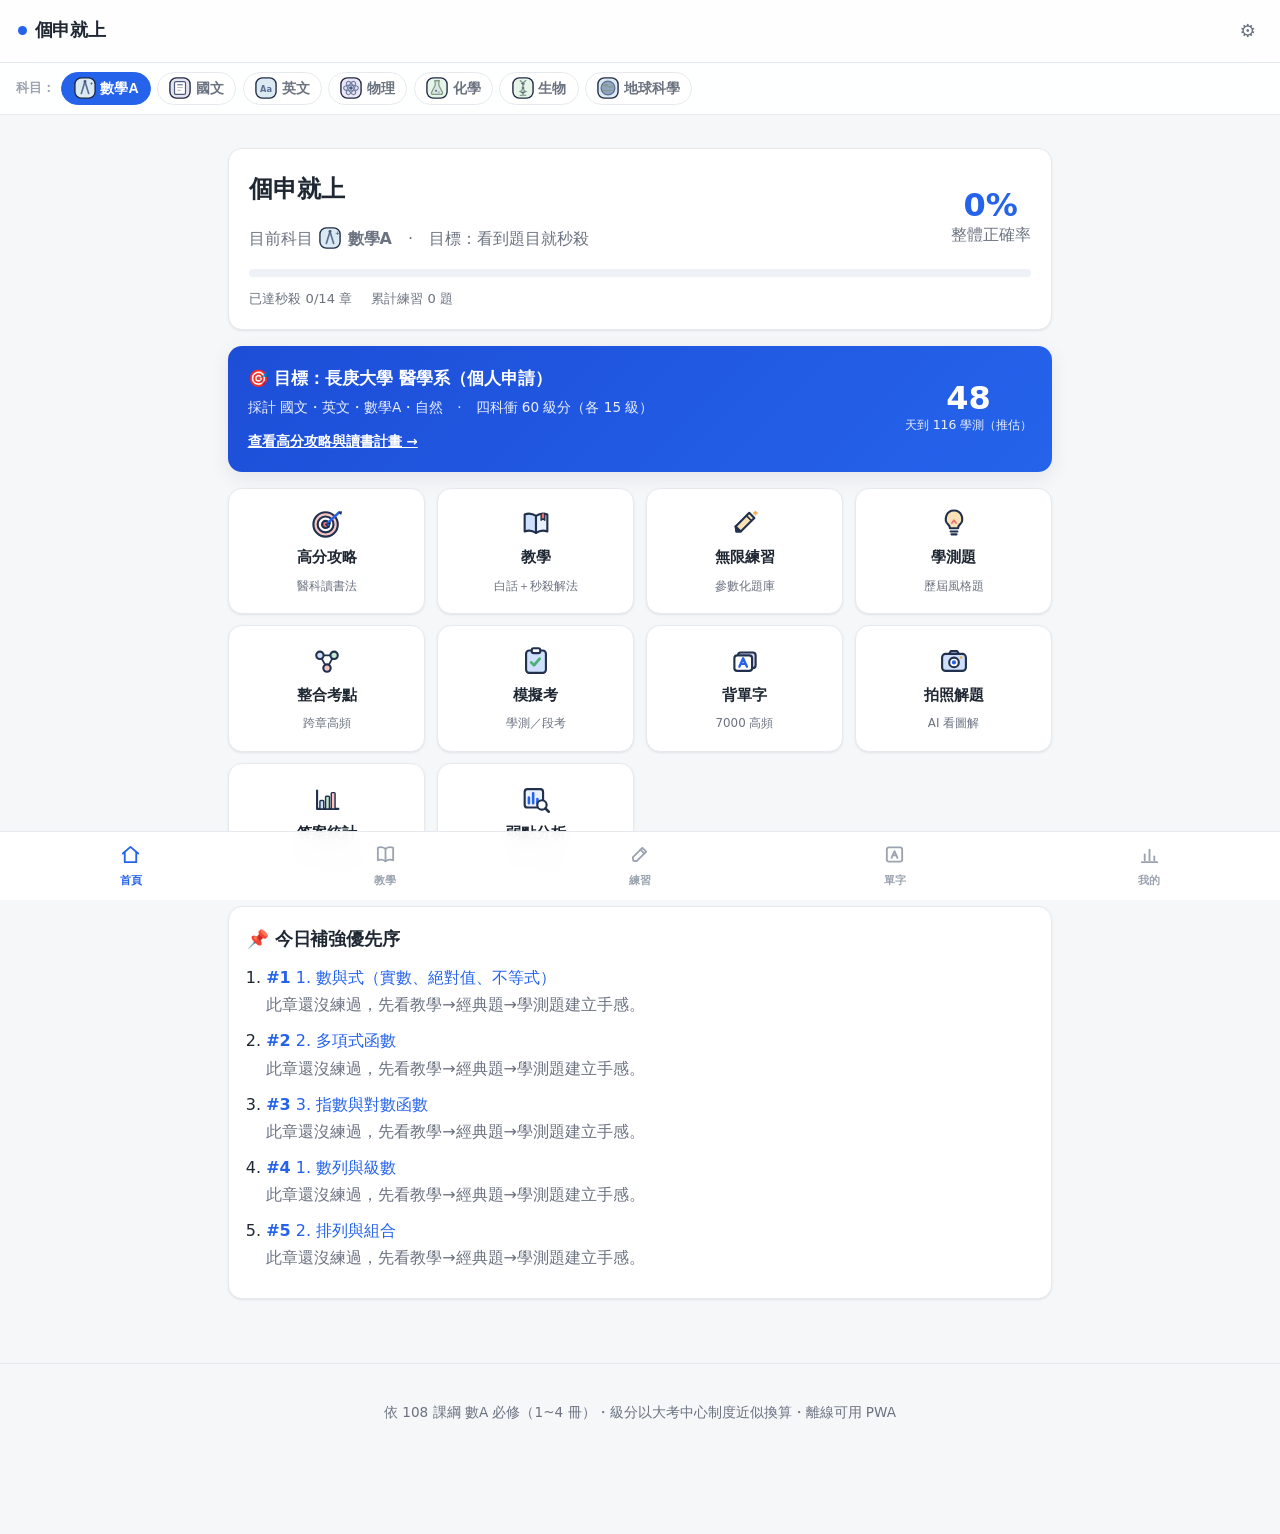
==== commit 337fab45: "手繪扁平磁磚圖標 + 醫科核心深入教學（生物・化學） 圖標（手繪扁平、非 AI 感，離線內嵌 SVG） - 新增 js/tileicons.js：10 個首頁磁磚的手繪扁平 2D 插畫圖標   （含使" ====
--- a/數學/app/index.html
+++ b/數學/app/index.html
@@ -58,6 +58,7 @@
   <script src="data/strategy.js"></script>
 
   <!-- 引擎與頁面 -->
+  <script src="js/tileicons.js"></script>
   <script src="js/diagrams.js"></script>
   <script src="js/llm.js"></script>
   <script src="js/scoring.js"></script>
--- a/數學/app/css/style.css
+++ b/數學/app/css/style.css
@@ -154,6 +154,8 @@
 .back:hover { color: var(--brand); }
 .five { background: var(--brand-soft); border-color: #dbe6ff; }
 .trick { background: var(--warn-soft); border-color: #f4e6c8; }
+.deep { background: var(--good-soft); border-color: #cdeedd; border-left: 3px solid var(--good); }
+.deep h2 { color: var(--good); }
 .concepts li, .formulas li { margin: .45rem 0; }
 .formulas { list-style: none; padding-left: 0; }
 .formulas li { background: var(--bg2); border: 1px solid var(--line); border-radius: var(--radius-sm); padding: .45rem .7rem; }
@@ -356,7 +358,8 @@
 }
 .tile:hover { border-color: var(--brand); box-shadow: var(--shadow-md); text-decoration: none; }
 .tile:active { transform: translateY(1px); }
-.tic { font-size: 1.7rem; line-height: 1; }
+.tic { font-size: 1.7rem; line-height: 1; height: 34px; display: flex; align-items: center; justify-content: center; }
+.tic svg.tileic { display: block; width: 34px; height: 34px; }
 .tit { font-weight: 700; font-size: .95rem; color: var(--ink); }
 .tid { font-size: .74rem; color: var(--ink-soft); }
 /* 統一中性磁磚（移除原紅／藍區分，回歸簡約） */
